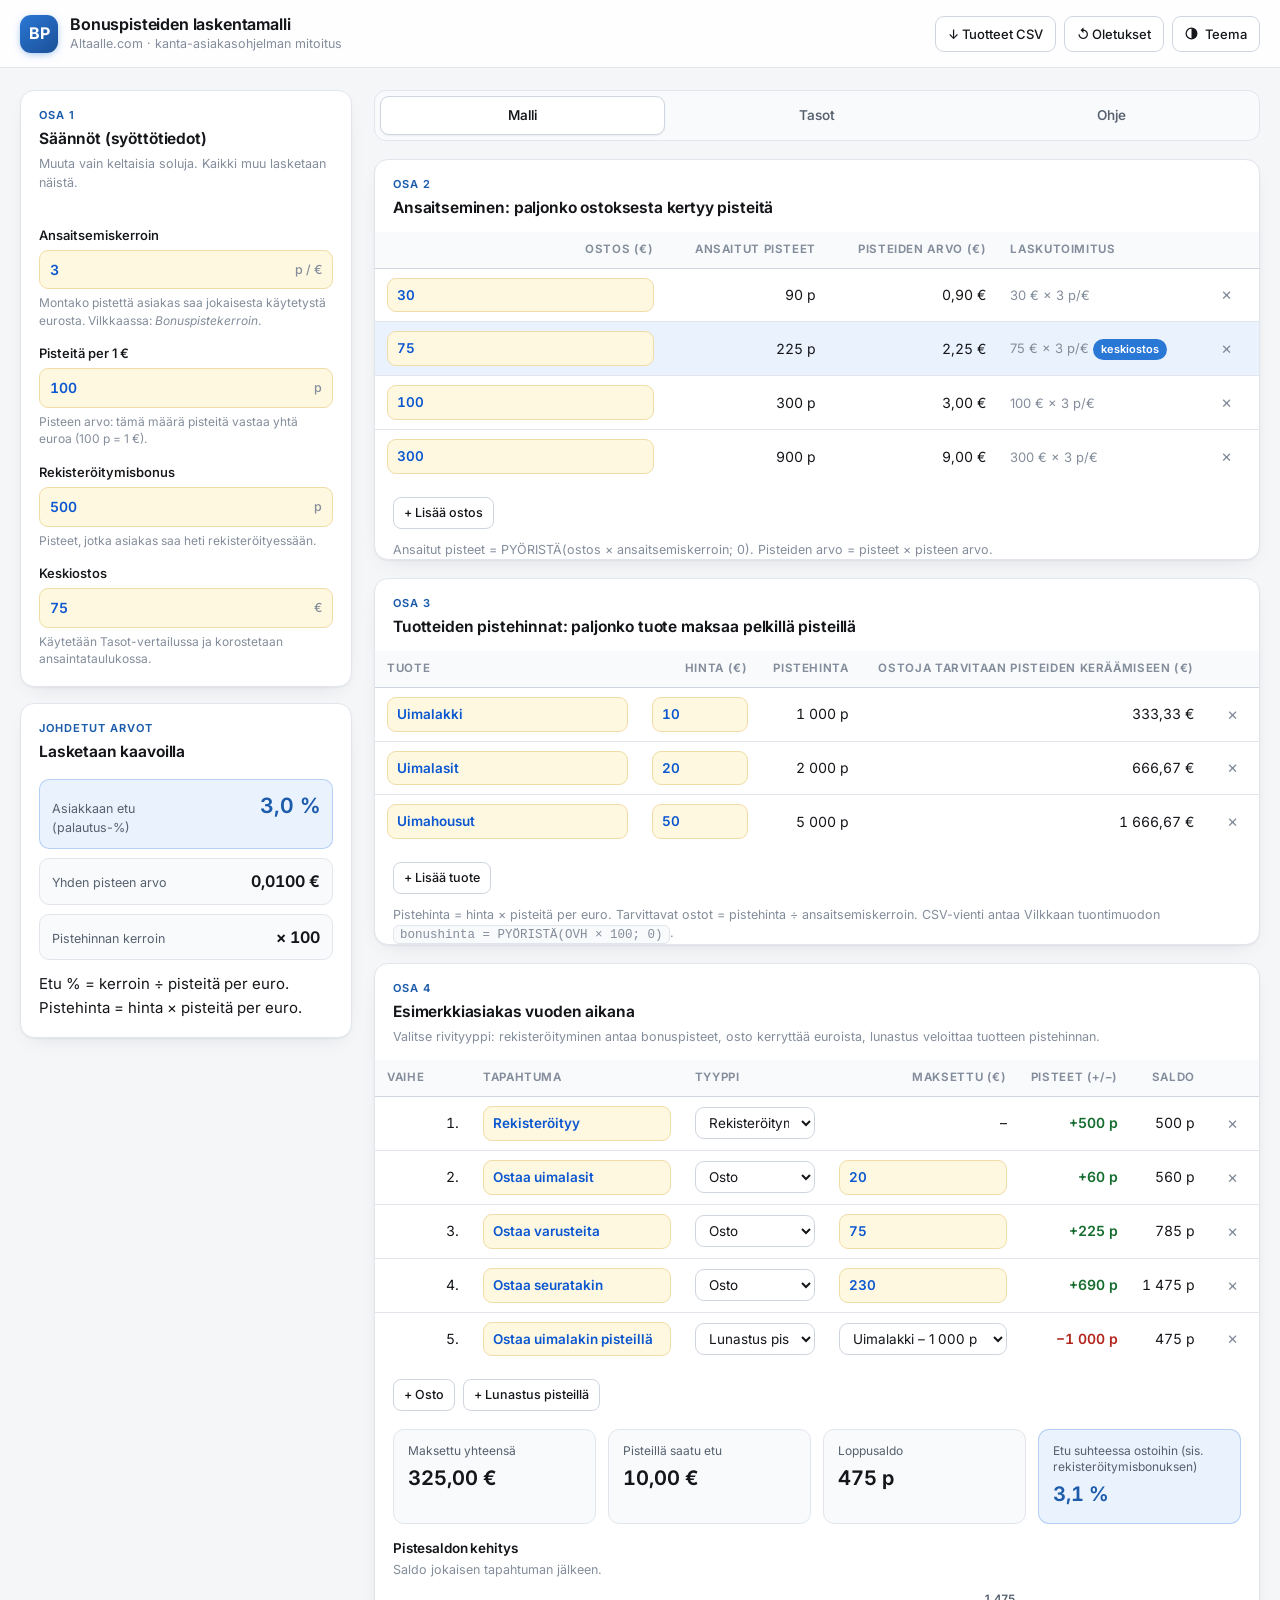
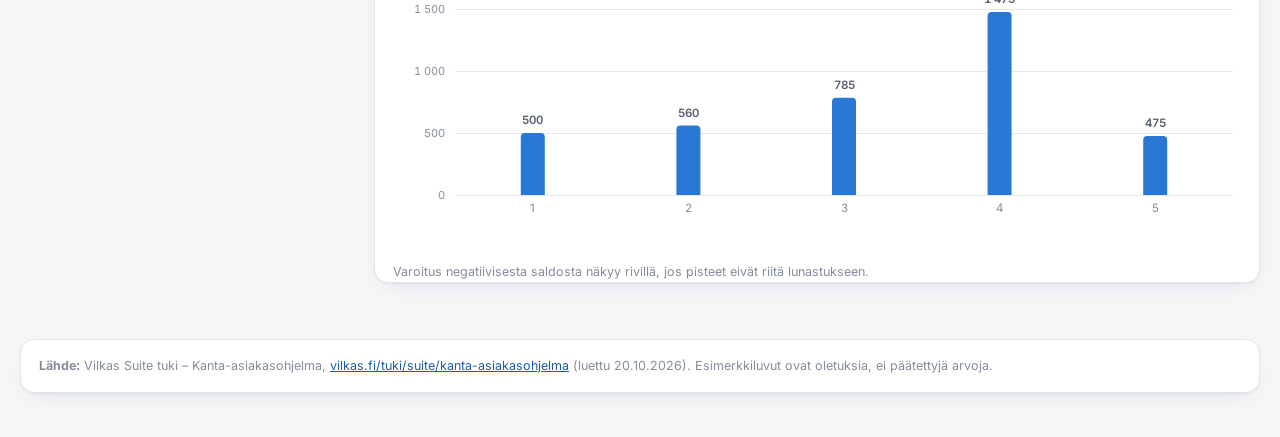
==== index.html @ 9fcd524b "human commiting while wiating for bot. I want to get something else than just hello world..." ====
<!DOCTYPE html>
<html lang="fi" data-theme="">
<head>
<meta charset="utf-8">
<meta name="viewport" content="width=device-width, initial-scale=1">
<title>Bonuspisteiden laskentamalli – Altaalle.com</title>
<meta name="description" content="Interaktiivinen laskentamalli verkkokaupan bonuspisteohjelmalle: ansaitsemiskerroin, pisteen arvo, tuotteiden pistehinnat, tasot ja esimerkkiasiakas.">
<link rel="icon" href="data:image/svg+xml,<svg xmlns='http://www.w3.org/2000/svg' viewBox='0 0 64 64'><text y='.9em' font-size='56'>🏊</text></svg>">
<link rel="preconnect" href="https://fonts.googleapis.com">
<link rel="preconnect" href="https://fonts.gstatic.com" crossorigin>
<link href="https://fonts.googleapis.com/css2?family=Inter:wght@400;500;600;700&display=swap" rel="stylesheet">
<style>
/* ---------- tokens ---------- */
:root{
  color-scheme: light;
  --page:#f4f6f8;      --surface:#ffffff;   --surface-2:#f8fafc;
  --border:#e2e6ec;    --border-strong:#cfd5de;
  --ink:#14161a;       --ink-2:#56606e;     --ink-3:#848d9b;
  --accent:#2a78d6;    --accent-ink:#1c5cab; --accent-wash:#eaf2fd;
  --series-1:#2a78d6;  --grid:#e6eaf0;
  --input-bg:#fff8e0;  --input-ink:#0b57d0; --input-border:#f0dca6;
  --link-ink:#146c2e;  --link-wash:#e9f6ed;
  --pos:#146c2e;       --neg:#b3261e;
  --shadow:0 1px 2px rgba(16,24,40,.05), 0 8px 24px -12px rgba(16,24,40,.14);
  --radius:14px;
}
@media (prefers-color-scheme: dark){
  :root:not([data-theme="light"]){
    color-scheme: dark;
    --page:#101316;    --surface:#191d22;   --surface-2:#1f242a;
    --border:#2b313a;  --border-strong:#3a424d;
    --ink:#eef1f5;     --ink-2:#a7b1c0;     --ink-3:#78828f;
    --accent:#3987e5;  --accent-ink:#86b6ef; --accent-wash:#152435;
    --series-1:#3987e5; --grid:#262c34;
    --input-bg:#2b2616; --input-ink:#a8c7fa; --input-border:#4a411f;
    --link-ink:#7fd79b; --link-wash:#152a1c;
    --pos:#7fd79b;     --neg:#f08d86;
    --shadow:0 1px 2px rgba(0,0,0,.4), 0 10px 28px -14px rgba(0,0,0,.7);
  }
}
:root[data-theme="dark"]{
  color-scheme: dark;
  --page:#101316;    --surface:#191d22;   --surface-2:#1f242a;
  --border:#2b313a;  --border-strong:#3a424d;
  --ink:#eef1f5;     --ink-2:#a7b1c0;     --ink-3:#78828f;
  --accent:#3987e5;  --accent-ink:#86b6ef; --accent-wash:#152435;
  --series-1:#3987e5; --grid:#262c34;
  --input-bg:#2b2616; --input-ink:#a8c7fa; --input-border:#4a411f;
  --link-ink:#7fd79b; --link-wash:#152a1c;
  --pos:#7fd79b;     --neg:#f08d86;
  --shadow:0 1px 2px rgba(0,0,0,.4), 0 10px 28px -14px rgba(0,0,0,.7);
}

*,*::before,*::after{box-sizing:border-box}
html{-webkit-text-size-adjust:100%}
body{
  margin:0; background:var(--page); color:var(--ink);
  font-family:"Inter",system-ui,-apple-system,"Segoe UI",Roboto,"Helvetica Neue",Arial,sans-serif;
  font-size:15px; line-height:1.55; -webkit-font-smoothing:antialiased;
}
h1,h2,h3{margin:0; line-height:1.25; letter-spacing:-.01em}
p{margin:0}
a{color:var(--accent-ink)}
button{font:inherit; color:inherit}

/* ---------- shell ---------- */
.topbar{
  position:sticky; top:0; z-index:40;
  background:color-mix(in srgb, var(--surface) 88%, transparent);
  backdrop-filter:saturate(180%) blur(12px);
  border-bottom:1px solid var(--border);
}
.topbar-in{
  max-width:1360px; margin:0 auto; padding:14px 20px;
  display:flex; align-items:center; gap:16px; flex-wrap:wrap;
}
.brand{display:flex; align-items:center; gap:12px; min-width:0}
.brand-mark{
  width:38px; height:38px; flex:none; border-radius:11px;
  background:linear-gradient(140deg,var(--accent),#1b4f96);
  display:grid; place-items:center; color:#fff; font-weight:700; font-size:16px;
  box-shadow:0 2px 8px -2px rgba(42,120,214,.6);
}
.brand h1{font-size:16px; font-weight:650}
.brand .sub{font-size:12.5px; color:var(--ink-3)}
.topbar-actions{margin-left:auto; display:flex; gap:8px; flex-wrap:wrap}
.btn{
  display:inline-flex; align-items:center; gap:7px;
  background:var(--surface); border:1px solid var(--border-strong);
  border-radius:9px; padding:7px 12px; font-size:13px; font-weight:500;
  cursor:pointer; transition:background .15s, border-color .15s, transform .08s;
}
.btn:hover{background:var(--surface-2); border-color:var(--accent)}
.btn:active{transform:translateY(1px)}
.btn-primary{background:var(--accent); border-color:var(--accent); color:#fff}
.btn-primary:hover{background:var(--accent-ink); border-color:var(--accent-ink)}
.btn-sm{padding:5px 10px; font-size:12.5px; border-radius:8px}
.btn:focus-visible,input:focus-visible,select:focus-visible,.tab:focus-visible{
  outline:2px solid var(--accent); outline-offset:2px;
}

.layout{
  max-width:1360px; margin:0 auto; padding:22px 20px 56px;
  display:grid; grid-template-columns:332px minmax(0,1fr); gap:22px; align-items:start;
}
@media (max-width:1040px){ .layout{grid-template-columns:minmax(0,1fr)} }

.card{
  background:var(--surface); border:1px solid var(--border);
  border-radius:var(--radius); box-shadow:var(--shadow);
}
.sidebar{position:sticky; top:84px; display:flex; flex-direction:column; gap:16px}
@media (max-width:1040px){ .sidebar{position:static} }
.card-head{padding:16px 18px 14px}
.card-head + .card-body{padding-top:4px}
.card-body{padding:16px 18px 18px}
.eyebrow{
  font-size:11px; font-weight:650; letter-spacing:.09em; text-transform:uppercase;
  color:var(--accent-ink);
}
.card-head h2{font-size:15.5px; font-weight:650; margin-top:5px}
.card-head .hint{font-size:12.5px; color:var(--ink-3); margin-top:5px}

/* ---------- inputs ---------- */
.field{margin-top:14px}
.field > label{display:block; font-size:13px; font-weight:550; margin-bottom:5px}
.field .desc{font-size:12px; color:var(--ink-3); margin-top:5px; line-height:1.45}
.input-wrap{position:relative; display:flex; align-items:center}
input[type=number],input[type=text],select{
  width:100%; background:var(--surface); color:var(--ink);
  border:1px solid var(--border-strong); border-radius:9px;
  padding:8px 10px; font:inherit; font-size:14px; min-width:0;
}
input[type=number]{font-variant-numeric:tabular-nums}
input.cell-input{
  background:var(--input-bg); color:var(--input-ink);
  border-color:var(--input-border); font-weight:600;
}
input.cell-input:hover{border-color:var(--accent)}
.input-wrap .unit{
  position:absolute; right:11px; font-size:12.5px; color:var(--ink-3);
  pointer-events:none; font-weight:500;
}
.input-wrap.has-unit input{padding-right:46px}
input[type=number]::-webkit-outer-spin-button,
input[type=number]::-webkit-inner-spin-button{-webkit-appearance:none; margin:0}
input[type=number]{-moz-appearance:textfield}

/* ---------- derived strip ---------- */
.derived{display:grid; gap:9px}
.derived-item{
  display:flex; align-items:baseline; justify-content:space-between; gap:10px;
  padding:10px 12px; background:var(--surface-2);
  border:1px solid var(--border); border-radius:10px;
}
.derived-item .k{font-size:12.5px; color:var(--ink-2)}
.derived-item .v{font-size:16px; font-weight:650; font-variant-numeric:tabular-nums}
.derived-item.hero{background:var(--accent-wash); border-color:color-mix(in srgb,var(--accent) 28%, transparent)}
.derived-item.hero .v{color:var(--accent-ink); font-size:21px}

/* ---------- tabs ---------- */
.tabs{display:flex; gap:6px; padding:5px; background:var(--surface-2);
  border:1px solid var(--border); border-radius:12px; margin-bottom:18px; flex-wrap:wrap}
.tab{
  flex:1 1 auto; min-width:104px; text-align:center; background:transparent;
  border:1px solid transparent; border-radius:9px; padding:8px 14px;
  font-size:13.5px; font-weight:550; color:var(--ink-2); cursor:pointer;
}
.tab:hover{color:var(--ink)}
.tab[aria-selected="true"]{background:var(--surface); color:var(--ink);
  border-color:var(--border-strong); box-shadow:0 1px 2px rgba(16,24,40,.06)}
.panel[hidden]{display:none}
.stack{display:flex; flex-direction:column; gap:18px}

/* ---------- tables ---------- */
.table-scroll{overflow-x:auto; -webkit-overflow-scrolling:touch}
table{width:100%; border-collapse:collapse; font-size:14px; min-width:520px}
th,td{padding:9px 12px; text-align:left; border-bottom:1px solid var(--border); vertical-align:middle}
thead th{
  font-size:11.5px; font-weight:650; letter-spacing:.055em; text-transform:uppercase;
  color:var(--ink-3); border-bottom:1px solid var(--border-strong); white-space:nowrap;
  background:var(--surface-2);
}
tbody tr:last-child td{border-bottom:0}
tbody tr:hover{background:var(--surface-2)}
td.num,th.num{text-align:right; font-variant-numeric:tabular-nums}
td.calc{color:var(--ink-3); font-size:13px; white-space:nowrap}
tr.is-avg{background:var(--accent-wash)}
tr.is-avg:hover{background:var(--accent-wash)}
.badge{
  display:inline-block; padding:2px 8px; border-radius:999px; font-size:11px;
  font-weight:600; background:var(--accent); color:#fff; white-space:nowrap;
}
.badge.ghost{background:var(--link-wash); color:var(--link-ink);
  border:1px solid color-mix(in srgb,var(--link-ink) 32%, transparent)}
.linked{color:var(--link-ink); font-weight:650}
.pos{color:var(--pos); font-weight:600}
.neg{color:var(--neg); font-weight:600}
.cell-sm{width:120px}
.cell-xs{width:96px}
.cell-wide{min-width:184px}
td input[type=number],td input[type=text],td select{padding:6px 9px; font-size:13.5px}
.row-del{
  width:28px; height:28px; display:grid; place-items:center; padding:0;
  border-radius:8px; border:1px solid transparent; background:transparent;
  color:var(--ink-3); cursor:pointer; font-size:17px; line-height:1;
}
.row-del:hover{background:color-mix(in srgb,var(--neg) 14%, transparent); color:var(--neg); border-color:color-mix(in srgb,var(--neg) 34%, transparent)}
.row-del[disabled]{opacity:.28; cursor:not-allowed}
tfoot td{border-top:1px solid var(--border-strong); font-weight:600; background:var(--surface-2)}
.table-actions{display:flex; gap:8px; flex-wrap:wrap; padding:14px 18px 0}
.note{
  font-size:12.5px; color:var(--ink-3); padding:12px 18px 0; line-height:1.5;
}

/* ---------- totals ---------- */
.totals{display:grid; grid-template-columns:repeat(auto-fit,minmax(176px,1fr)); gap:12px; padding:18px 18px 0}
.total{padding:13px 14px; border:1px solid var(--border); border-radius:11px; background:var(--surface-2)}
.total .k{font-size:12px; color:var(--ink-2); display:block; line-height:1.35}
.total .v{font-size:20px; font-weight:650; font-variant-numeric:tabular-nums; display:block; margin-top:4px}
.total.accent{background:var(--accent-wash); border-color:color-mix(in srgb,var(--accent) 28%, transparent)}
.total.accent .v{color:var(--accent-ink)}

/* ---------- chart ---------- */
.chart-wrap{position:relative; padding:4px 18px 18px}
.chart-wrap svg{display:block; width:100%; height:auto; overflow:visible}
.chart-title{font-size:13.5px; font-weight:600; padding:16px 18px 0}
.chart-sub{font-size:12.5px; color:var(--ink-3); padding:3px 18px 0}
.tip{
  position:absolute; pointer-events:none; opacity:0; transform:translate(-50%,-110%);
  background:var(--ink); color:var(--page); padding:7px 10px; border-radius:8px;
  font-size:12.5px; line-height:1.4; white-space:nowrap; z-index:5;
  transition:opacity .12s; box-shadow:0 6px 18px -6px rgba(0,0,0,.5);
}
.tip strong{font-weight:650}
.tip[data-show="1"]{opacity:1}

/* ---------- ohje ---------- */
.rules{display:grid; gap:12px; padding:2px 18px 0}
.rule{display:flex; gap:13px; padding:14px; border:1px solid var(--border); border-radius:11px; background:var(--surface-2)}
.rule .n{
  flex:none; width:27px; height:27px; border-radius:8px; background:var(--accent); color:#fff;
  display:grid; place-items:center; font-weight:650; font-size:13px;
}
.rule h3{font-size:14px; font-weight:650}
.rule p{font-size:13.5px; color:var(--ink-2); margin-top:3px}
.deflist{display:grid; gap:0; padding:8px 18px 0}
.deflist > div{display:grid; grid-template-columns:200px minmax(0,1fr); gap:16px; padding:11px 0; border-bottom:1px solid var(--border)}
.deflist > div:last-child{border-bottom:0}
.deflist dt{font-weight:600; font-size:13.5px}
.deflist dd{margin:0; font-size:13.5px; color:var(--ink-2)}
@media (max-width:620px){ .deflist > div{grid-template-columns:minmax(0,1fr); gap:3px} }
code,.mono{
  font-family:ui-monospace,SFMono-Regular,Menlo,Consolas,"Liberation Mono",monospace;
  font-size:12.5px; background:var(--surface-2); border:1px solid var(--border);
  padding:1.5px 6px; border-radius:6px;
}
.legend-swatch{display:inline-block; width:15px; height:15px; border-radius:4px; vertical-align:-3px; margin-right:7px; border:1px solid var(--border-strong)}
.sw-input{background:var(--input-bg); border-color:var(--input-border)}
.sw-calc{background:var(--surface); border-color:var(--border-strong)}
.sw-link{background:var(--link-wash); border-color:var(--link-ink)}

footer{
  max-width:1360px; margin:0 auto; padding:0 20px 44px;
  font-size:12.5px; color:var(--ink-3); line-height:1.6;
}
footer .card-body{padding:16px 18px}
.sr-only{position:absolute; width:1px; height:1px; padding:0; margin:-1px; overflow:hidden; clip:rect(0,0,0,0); white-space:nowrap; border:0}
@media print{ .topbar-actions,.table-actions,.row-del{display:none} .sidebar{position:static} }
</style>
</head>
<body>

<div class="topbar">
  <div class="topbar-in">
    <div class="brand">
      <div class="brand-mark">BP</div>
      <div>
        <h1>Bonuspisteiden laskentamalli</h1>
        <div class="sub">Altaalle.com &middot; kanta-asiakasohjelman mitoitus</div>
      </div>
    </div>
    <div class="topbar-actions">
      <button class="btn" id="btn-csv" type="button" title="Lataa tuotteiden pistehinnat CSV-tiedostona">&#8595; Tuotteet CSV</button>
      <button class="btn" id="btn-reset" type="button" title="Palauta kaikki arvot mallin oletuksiin">&#8634; Oletukset</button>
      <button class="btn" id="btn-theme" type="button" aria-label="Vaihda vaalean ja tumman teeman välillä"><svg width="13" height="13" viewBox="0 0 16 16" aria-hidden="true"><circle cx="8" cy="8" r="6.6" fill="none" stroke="currentColor" stroke-width="1.5"/><path d="M8 1.4A6.6 6.6 0 0 1 8 14.6Z" fill="currentColor"/></svg> Teema</button>
    </div>
  </div>
</div>

<main class="layout">

  <!-- ============ SIVUPALKKI: syöttötiedot + johdetut arvot ============ -->
  <aside class="sidebar">
    <section class="card">
      <div class="card-head">
        <div class="eyebrow">Osa 1</div>
        <h2>Säännöt (syöttötiedot)</h2>
        <p class="hint">Muuta vain keltaisia soluja. Kaikki muu lasketaan näistä.</p>
      </div>
      <div class="card-body">
        <div class="field">
          <label for="in-multiplier">Ansaitsemiskerroin</label>
          <div class="input-wrap has-unit">
            <input class="cell-input" type="number" id="in-multiplier" min="0" step="0.1" value="3">
            <span class="unit">p / &euro;</span>
          </div>
          <p class="desc">Montako pistettä asiakas saa jokaisesta käytetystä eurosta. Vilkkaassa: <em>Bonuspistekerroin</em>.</p>
        </div>
        <div class="field">
          <label for="in-ppe">Pisteitä per 1 &euro;</label>
          <div class="input-wrap has-unit">
            <input class="cell-input" type="number" id="in-ppe" min="1" step="1" value="100">
            <span class="unit">p</span>
          </div>
          <p class="desc">Pisteen arvo: tämä määrä pisteitä vastaa yhtä euroa (100&nbsp;p&nbsp;=&nbsp;1&nbsp;&euro;).</p>
        </div>
        <div class="field">
          <label for="in-signup">Rekisteröitymisbonus</label>
          <div class="input-wrap has-unit">
            <input class="cell-input" type="number" id="in-signup" min="0" step="10" value="500">
            <span class="unit">p</span>
          </div>
          <p class="desc">Pisteet, jotka asiakas saa heti rekisteröityessään.</p>
        </div>
        <div class="field">
          <label for="in-avg">Keskiostos</label>
          <div class="input-wrap has-unit">
            <input class="cell-input" type="number" id="in-avg" min="0" step="5" value="75">
            <span class="unit">&euro;</span>
          </div>
          <p class="desc">Käytetään Tasot-vertailussa ja korostetaan ansaintataulukossa.</p>
        </div>
      </div>
    </section>

    <section class="card">
      <div class="card-head">
        <div class="eyebrow">Johdetut arvot</div>
        <h2>Lasketaan kaavoilla</h2>
      </div>
      <div class="card-body">
        <div class="derived">
          <div class="derived-item hero">
            <span class="k">Asiakkaan etu<br>(palautus-%)</span>
            <span class="v" id="d-benefit">3,0&nbsp;%</span>
          </div>
          <div class="derived-item">
            <span class="k">Yhden pisteen arvo</span>
            <span class="v" id="d-pointvalue">0,0100&nbsp;&euro;</span>
          </div>
          <div class="derived-item">
            <span class="k">Pistehinnan kerroin</span>
            <span class="v" id="d-factor">&times;&nbsp;100</span>
          </div>
        </div>
        <p class="desc" style="margin-top:12px">Etu&nbsp;% = kerroin &divide; pisteitä per euro. Pistehinta = hinta &times; pisteitä per euro.</p>
      </div>
    </section>
  </aside>

  <!-- ============ SISÄLTÖ ============ -->
  <div>
    <div class="tabs" role="tablist" aria-label="Välilehdet">
      <button class="tab" role="tab" id="tab-malli" aria-controls="panel-malli" aria-selected="true">Malli</button>
      <button class="tab" role="tab" id="tab-tasot" aria-controls="panel-tasot" aria-selected="false">Tasot</button>
      <button class="tab" role="tab" id="tab-ohje" aria-controls="panel-ohje" aria-selected="false">Ohje</button>
    </div>

    <!-- ---------- MALLI ---------- -->
    <div class="panel stack" id="panel-malli" role="tabpanel" aria-labelledby="tab-malli">

      <section class="card">
        <div class="card-head">
          <div class="eyebrow">Osa 2</div>
          <h2>Ansaitseminen: paljonko ostoksesta kertyy pisteitä</h2>
        </div>
        <div class="table-scroll">
          <table>
            <thead>
              <tr>
                <th class="num">Ostos (&euro;)</th>
                <th class="num">Ansaitut pisteet</th>
                <th class="num">Pisteiden arvo (&euro;)</th>
                <th>Laskutoimitus</th>
                <th><span class="sr-only">Poista</span></th>
              </tr>
            </thead>
            <tbody id="tb-earn"></tbody>
          </table>
        </div>
        <div class="table-actions"><button class="btn btn-sm" type="button" data-add="earn">+ Lisää ostos</button></div>
        <p class="note">Ansaitut pisteet = PYÖRISTÄ(ostos &times; ansaitsemiskerroin; 0). Pisteiden arvo = pisteet &times; pisteen arvo.</p>
      </section>

      <section class="card">
        <div class="card-head">
          <div class="eyebrow">Osa 3</div>
          <h2>Tuotteiden pistehinnat: paljonko tuote maksaa pelkillä pisteillä</h2>
        </div>
        <div class="table-scroll">
          <table>
            <thead>
              <tr>
                <th>Tuote</th>
                <th class="num">Hinta (&euro;)</th>
                <th class="num">Pistehinta</th>
                <th class="num">Ostoja tarvitaan pisteiden keräämiseen (&euro;)</th>
                <th><span class="sr-only">Poista</span></th>
              </tr>
            </thead>
            <tbody id="tb-prod"></tbody>
          </table>
        </div>
        <div class="table-actions"><button class="btn btn-sm" type="button" data-add="prod">+ Lisää tuote</button></div>
        <p class="note">Pistehinta = hinta &times; pisteitä per euro. Tarvittavat ostot = pistehinta &divide; ansaitsemiskerroin. CSV-vienti antaa Vilkkaan tuontimuodon <code>bonushinta = PYÖRISTÄ(OVH &times; 100; 0)</code>.</p>
      </section>

      <section class="card">
        <div class="card-head">
          <div class="eyebrow">Osa 4</div>
          <h2>Esimerkkiasiakas vuoden aikana</h2>
          <p class="hint">Valitse rivityyppi: rekisteröityminen antaa bonuspisteet, osto kerryttää euroista, lunastus veloittaa tuotteen pistehinnan.</p>
        </div>
        <div class="table-scroll">
          <table>
            <thead>
              <tr>
                <th class="cell-xs">Vaihe</th>
                <th>Tapahtuma</th>
                <th>Tyyppi</th>
                <th class="num">Maksettu (&euro;)</th>
                <th class="num">Pisteet (+/&minus;)</th>
                <th class="num">Saldo</th>
                <th><span class="sr-only">Poista</span></th>
              </tr>
            </thead>
            <tbody id="tb-time"></tbody>
          </table>
        </div>
        <div class="table-actions">
          <button class="btn btn-sm" type="button" data-add="buy">+ Osto</button>
          <button class="btn btn-sm" type="button" data-add="redeem">+ Lunastus pisteillä</button>
        </div>
        <div class="totals">
          <div class="total"><span class="k">Maksettu yhteensä</span><span class="v" id="t-paid">325,00&nbsp;&euro;</span></div>
          <div class="total"><span class="k">Pisteillä saatu etu</span><span class="v" id="t-gain">10,00&nbsp;&euro;</span></div>
          <div class="total"><span class="k">Loppusaldo</span><span class="v" id="t-balance">475&nbsp;p</span></div>
          <div class="total accent"><span class="k">Etu suhteessa ostoihin (sis. rekisteröitymisbonuksen)</span><span class="v" id="t-benefit">3,1&nbsp;%</span></div>
        </div>
        <h3 class="chart-title">Pistesaldon kehitys</h3>
        <p class="chart-sub">Saldo jokaisen tapahtuman jälkeen.</p>
        <div class="chart-wrap">
          <svg id="chart-balance" role="img" aria-label="Pylväskaavio pistesaldon kehityksestä tapahtumittain"></svg>
          <div class="tip" id="tip-balance"></div>
        </div>
        <p class="note">Varoitus negatiivisesta saldosta näkyy rivillä, jos pisteet eivät riitä lunastukseen.</p>
      </section>
    </div>

    <!-- ---------- TASOT ---------- -->
    <div class="panel stack" id="panel-tasot" role="tabpanel" aria-labelledby="tab-tasot" hidden>
      <section class="card">
        <div class="card-head">
          <div class="eyebrow">Seuraavat tasot</div>
          <h2>Vain ansaitsemiskerroin muuttuu</h2>
          <p class="hint">Pisteen arvo ja tuotteiden pistehinnat pysyvät samoina kaikilla tasoilla, joten tuotteita ei tarvitse hinnoitella uudelleen.</p>
        </div>
        <div class="card-body">
          <div style="display:grid; grid-template-columns:repeat(auto-fit,minmax(200px,1fr)); gap:14px">
            <div class="field" style="margin-top:0">
              <label for="in-exprice">Esimerkkituotteen hinta</label>
              <div class="input-wrap has-unit">
                <input class="cell-input" type="number" id="in-exprice" min="0" step="1" value="50">
                <span class="unit">&euro;</span>
              </div>
            </div>
            <div class="derived-item" style="align-self:end">
              <span class="k">Esimerkkituotteen pistehinta</span>
              <span class="v" id="d-exPoints">5&nbsp;000&nbsp;p</span>
            </div>
          </div>
        </div>
        <div class="table-scroll">
          <table>
            <thead>
              <tr>
                <th>Taso</th>
                <th class="num">Kerroin (p/&euro;)</th>
                <th class="num">Etu (%)</th>
                <th class="num">Keskiostos <span id="th-avg">75&nbsp;&euro;</span> kerryttää</th>
                <th class="num">Esimerkkituote saavutetaan ostoilla (&euro;)</th>
                <th><span class="sr-only">Poista</span></th>
              </tr>
            </thead>
            <tbody id="tb-tier"></tbody>
          </table>
        </div>
        <div class="table-actions"><button class="btn btn-sm" type="button" data-add="tier">+ Lisää taso</button></div>
        <p class="note">Taso&nbsp;1 haetaan Malli-välilehdeltä (<span class="linked">vihre&auml;</span> = linkki toiselta välilehdeltä). Muiden tasojen kertoimia voi muuttaa.<br>Yleiskaava: etu-% = kerroin &divide; pisteitä per euro. Tarvittavat ostot = pistehinta &divide; kerroin.</p>
        <h3 class="chart-title">Asiakkaan etu tasoittain</h3>
        <p class="chart-sub">Palautusprosentti ostojen arvosta.</p>
        <div class="chart-wrap">
          <svg id="chart-tiers" role="img" aria-label="Pylväskaavio asiakkaan edusta tasoittain"></svg>
          <div class="tip" id="tip-tiers"></div>
        </div>
      </section>
    </div>

    <!-- ---------- OHJE ---------- -->
    <div class="panel stack" id="panel-ohje" role="tabpanel" aria-labelledby="tab-ohje" hidden>
      <section class="card">
        <div class="card-head">
          <div class="eyebrow">Ohje</div>
          <h2>Kolme sääntöä</h2>
        </div>
        <div class="rules">
          <div class="rule"><div class="n">1</div><div>
            <h3>Ansaitseminen</h3>
            <p>Asiakas saa jokaisesta käytetystä eurosta kertoimen verran pisteitä (esimerkissä 1&nbsp;&euro;&nbsp;=&nbsp;<span id="r-mult">3</span>&nbsp;p).</p>
          </div></div>
          <div class="rule"><div class="n">2</div><div>
            <h3>Pisteen arvo</h3>
            <p><span id="r-ppe">100</span> pistettä vastaa yhtä euroa. Pisteen arvo = 1&nbsp;&euro; &divide; <span id="r-ppe2">100</span> = <span id="r-pv">0,0100</span>&nbsp;&euro;.</p>
          </div></div>
          <div class="rule"><div class="n">3</div><div>
            <h3>Pistehinta</h3>
            <p>Tuotteen pistehinta = euromääräinen hinta &times; <span id="r-factor">100</span>. Näin asiakas saa takaisin <span id="r-benefit">3</span>&nbsp;% ostojensa arvosta.</p>
          </div></div>
        </div>
        <div class="card-head" style="padding-top:22px"><h2>Miten Vilkas laskee</h2></div>
        <dl class="deflist">
          <div><dt>Ansaitut pisteet</dt><dd>Lasketaan aina euroista: ostos &times; bonuspistekerroin (&times; tason kerroin tai kampanjakerroin).</dd></div>
          <div><dt>Pistehinta</dt><dd>Syötetään tuotekohtaisesti välilehdelle Bonuspistehinta (&rdquo;Voi ostaa pisteillä&rdquo;). Järjestelmä ei johda sitä euroista automaattisesti.</dd></div>
          <div><dt>CSV-kaava</dt><dd><code>bonushinta = PYÖRISTÄ(OVH &times; 100; 0)</code></dd></div>
        </dl>
        <div class="card-head" style="padding-top:22px"><h2>Välilehdet</h2></div>
        <dl class="deflist">
          <div><dt>Malli</dt><dd>Yhden tason esimerkki: säännöt, ansaitseminen, pistehinnat ja esimerkkiasiakas.</dd></div>
          <div><dt>Tasot</dt><dd>Seuraavat tasot: vain kerroin muuttuu, pistehinnat pysyvät samoina.</dd></div>
        </dl>
        <div class="card-head" style="padding-top:22px"><h2>Värikoodit</h2></div>
        <dl class="deflist">
          <div><dt><span class="legend-swatch sw-input"></span>Keltainen kenttä</dt><dd>Syöttösolu &ndash; muuta näitä.</dd></div>
          <div><dt><span class="legend-swatch sw-calc"></span>Tavallinen teksti</dt><dd>Kaava &ndash; lasketaan automaattisesti.</dd></div>
          <div><dt><span class="legend-swatch sw-link"></span><span class="linked">Vihre&auml; teksti</span></dt><dd>Linkki toiselta välilehdeltä.</dd></div>
        </dl>
        <p class="note" style="padding-bottom:18px">Tämä sovellus toistaa alkuperäisen Google&nbsp;Sheets -laskentamallin (välilehdet Ohje, Malli, Tasot) samoilla kaavoilla. Arvot tallentuvat vain tämän selaimen muistiin.</p>
      </section>
    </div>
  </div>
</main>

<footer>
  <div class="card"><div class="card-body">
    <strong>Lähde:</strong> Vilkas Suite tuki &ndash; Kanta-asiakasohjelma,
    <a href="https://www.vilkas.fi/tuki/suite/kanta-asiakasohjelma" target="_blank" rel="noopener">vilkas.fi/tuki/suite/kanta-asiakasohjelma</a>
    (luettu 20.10.2026). Esimerkkiluvut ovat oletuksia, ei päätettyjä arvoja.
  </div></div>
</footer>
<script>
(function(){
"use strict";

/* ===================== apurit ===================== */
var $ = function(id){ return document.getElementById(id); };
function el(tag, attrs){
  var n = document.createElement(tag), k;
  if (attrs) for (k in attrs){
    if (k === 'class') n.className = attrs[k];
    else if (k === 'text') n.textContent = attrs[k];
    else if (k === 'html') n.innerHTML = attrs[k];
    else n.setAttribute(k, attrs[k]);
  }
  for (var i = 2; i < arguments.length; i++){
    var c = arguments[i];
    if (c == null) continue;
    n.appendChild(typeof c === 'string' ? document.createTextNode(c) : c);
  }
  return n;
}
function nf(min, max){ return new Intl.NumberFormat('fi-FI', {minimumFractionDigits:min, maximumFractionDigits:max}); }
var F0 = nf(0,0), F2 = nf(2,2), F1 = nf(1,1), F4 = nf(4,4);
function fmtEur(v){ return F2.format(v) + ' €'; }
function fmtPts(v){ return F0.format(v) + ' p'; }
function fmtPtsSigned(v){ return (v > 0 ? '+' : '') + F0.format(v) + ' p'; }
function fmtPct(v){ return F1.format(v * 100) + ' %'; }
function num(v){ var n = parseFloat(v); return isFinite(n) ? n : 0; }
/* Excelin PYÖRISTÄ: puolikkaat nollasta poispäin */
function xround(v, d){
  var f = Math.pow(10, d || 0);
  return (v < 0 ? -1 : 1) * Math.round(Math.abs(v) * f) / f;
}

/* ===================== tila ===================== */
var STORE = 'bonuspisteet-malli-v1';
var uid = 0;
function nextId(){ return 'p' + (++uid); }

function defaults(){
  var a = nextId(), b = nextId(), c = nextId();
  return {
    multiplier: 3, ppe: 100, signup: 500, avgOrder: 75, examplePrice: 50,
    earn: [30, 75, 100, 300],
    products: [
      {id:a, name:'Uimalakki', price:10},
      {id:b, name:'Uimalasit', price:20},
      {id:c, name:'Uimahousut', price:50}
    ],
    timeline: [
      {type:'signup', label:'Rekisteröityy'},
      {type:'buy',    label:'Ostaa uimalasit',  amount:20},
      {type:'buy',    label:'Ostaa varusteita', amount:75},
      {type:'buy',    label:'Ostaa seuratakin', amount:230},
      {type:'redeem', label:'Ostaa uimalakin pisteillä', productId:a}
    ],
    tiers: [
      {name:'Taso 1', linked:true, multiplier:3},
      {name:'Taso 2', linked:false, multiplier:4},
      {name:'Taso 3', linked:false, multiplier:5}
    ]
  };
}
var state = defaults();

function save(){
  try { localStorage.setItem(STORE, JSON.stringify(state)); } catch(e){}
}
function load(){
  try {
    var raw = localStorage.getItem(STORE);
    if (!raw) return;
    var s = JSON.parse(raw);
    if (!s || !s.products || !s.timeline || !s.tiers || !s.earn) return;
    state = s;
    state.products.forEach(function(p){
      var n = parseInt(String(p.id).replace(/\D/g,''), 10);
      if (isFinite(n) && n > uid) uid = n;
    });
  } catch(e){}
}

/* ===================== laskenta ===================== */
function pointValue(){ return state.ppe > 0 ? 1 / state.ppe : 0; }
function benefit(){ return state.multiplier * pointValue(); }
function pointPrice(price){ return xround(price * state.ppe, 0); }
function earnedPoints(eur, mult){ return xround(eur * (mult === undefined ? state.multiplier : mult), 0); }
function productById(id){
  for (var i = 0; i < state.products.length; i++) if (state.products[i].id === id) return state.products[i];
  return null;
}

/* Rakentaa esimerkkiasiakkaan rivit laskettuine arvoineen. */
function timelineRows(){
  var bal = 0, out = [];
  state.timeline.forEach(function(r, i){
    var paid = 0, pts = 0, prod = null;
    if (r.type === 'signup'){ pts = state.signup; }
    else if (r.type === 'buy'){ paid = num(r.amount); pts = earnedPoints(paid); }
    else { prod = productById(r.productId); pts = prod ? -pointPrice(prod.price) : 0; }
    bal += pts;
    out.push({ i:i, row:r, paid:paid, pts:pts, balance:bal, product:prod, short:(bal < 0) });
  });
  return out;
}
function totals(rows){
  var paid = 0, gain = 0, bal = rows.length ? rows[rows.length-1].balance : 0;
  rows.forEach(function(r){
    paid += r.paid;
    if (r.row.type === 'redeem' && r.product) gain += r.product.price;
  });
  return { paid:paid, gain:gain, balance:bal, benefit: paid === 0 ? 0 : gain / paid };
}

/* ===================== taulukko: ansaitseminen ===================== */
function delBtn(onClick, disabled){
  var b = el('button', {class:'row-del', type:'button', title:'Poista rivi', 'aria-label':'Poista rivi', html:'&times;'});
  if (disabled) b.disabled = true; else b.addEventListener('click', onClick);
  return b;
}
function numInput(value, step, onInput, cls){
  var i = el('input', {type:'number', class:'cell-input ' + (cls || ''), step:step || 'any', min:'0'});
  i.value = value;
  i.addEventListener('input', function(){ onInput(num(i.value)); });
  return i;
}

var refs = { earn:[], prod:[], time:[], tier:[] };

function renderEarn(){
  var tb = $('tb-earn'); tb.innerHTML = ''; refs.earn = [];
  state.earn.forEach(function(v, i){
    var cPts = el('td', {class:'num'}), cWorth = el('td', {class:'num'}), cCalc = el('td', {class:'calc'});
    var tdIn = el('td', {class:'num'});
    tdIn.appendChild(numInput(v, '5', function(nv){ state.earn[i] = nv; onChange(); }));
    var tr = el('tr', null, tdIn, cPts, cWorth, cCalc,
      el('td', null, delBtn(function(){ state.earn.splice(i,1); renderEarn(); onChange(); }, state.earn.length <= 1)));
    tb.appendChild(tr);
    refs.earn.push({tr:tr, pts:cPts, worth:cWorth, calc:cCalc});
  });
}
function refreshEarn(){
  var pv = pointValue();
  state.earn.forEach(function(v, i){
    var r = refs.earn[i]; if (!r) return;
    var p = earnedPoints(v);
    r.pts.textContent = fmtPts(p);
    r.worth.textContent = fmtEur(p * pv);
    r.calc.textContent = F0.format(v) + ' € × ' + F0.format(state.multiplier) + ' p/€';
    var isAvg = Math.abs(v - state.avgOrder) < 1e-9;
    r.tr.className = isAvg ? 'is-avg' : '';
    if (isAvg){
      r.calc.appendChild(document.createTextNode(' '));
      r.calc.appendChild(el('span', {class:'badge', text:'keskiostos'}));
    }
  });
}

/* ===================== taulukko: tuotteet ===================== */
function renderProd(){
  var tb = $('tb-prod'); tb.innerHTML = ''; refs.prod = [];
  state.products.forEach(function(p, i){
    var name = el('input', {type:'text', class:'cell-input'});
    name.value = p.name;
    name.addEventListener('input', function(){ p.name = name.value; onChange(); });
    var price = numInput(p.price, '1', function(nv){ p.price = nv; onChange(); });
    var cPP = el('td', {class:'num'}), cNeed = el('td', {class:'num'});
    var tr = el('tr', null,
      el('td', null, name),
      el('td', {class:'num cell-sm'}, price),
      cPP, cNeed,
      el('td', null, delBtn(function(){
        state.products.splice(i,1);
        var fallback = state.products.length ? state.products[0].id : null;
        state.timeline.forEach(function(r){ if (r.type === 'redeem' && r.productId === p.id) r.productId = fallback; });
        renderProd(); renderTimeline(); onChange();
      }, state.products.length <= 1)));
    tb.appendChild(tr);
    refs.prod.push({pp:cPP, need:cNeed});
  });
}
function refreshProd(){
  state.products.forEach(function(p, i){
    var r = refs.prod[i]; if (!r) return;
    var pp = pointPrice(p.price);
    r.pp.textContent = fmtPts(pp);
    r.need.textContent = state.multiplier > 0 ? fmtEur(pp / state.multiplier) : '–';
  });
}

/* ===================== taulukko: esimerkkiasiakas ===================== */
var TYPES = { signup:'Rekisteröityminen', buy:'Osto', redeem:'Lunastus pisteillä' };

function renderTimeline(){
  var tb = $('tb-time'); tb.innerHTML = ''; refs.time = [];
  state.timeline.forEach(function(r, i){
    var step = el('td', {class:'num', text:String(i+1)+'.'});

    var label = el('input', {type:'text', class:'cell-input'});
    label.value = r.label || '';
    label.addEventListener('input', function(){ r.label = label.value; save(); });

    var sel = el('select');
    Object.keys(TYPES).forEach(function(k){
      var o = el('option', {value:k, text:TYPES[k]});
      if (k === r.type) o.selected = true;
      sel.appendChild(o);
    });
    sel.addEventListener('change', function(){
      r.type = sel.value;
      if (r.type === 'buy' && r.amount == null) r.amount = 0;
      if (r.type === 'redeem' && !productById(r.productId)) r.productId = state.products.length ? state.products[0].id : null;
      renderTimeline(); onChange();
    });

    var tdAmount = el('td', {class:'num cell-sm'});
    var prodSel = null;
    if (r.type === 'buy'){
      tdAmount.appendChild(numInput(r.amount, '5', function(nv){ r.amount = nv; onChange(); }));
    } else if (r.type === 'redeem'){
      prodSel = el('select', {'aria-label':'Lunastettava tuote'});
      state.products.forEach(function(p){
        var o = el('option', {value:p.id, text:p.name});
        if (p.id === r.productId) o.selected = true;
        prodSel.appendChild(o);
      });
      prodSel.addEventListener('change', function(){ r.productId = prodSel.value; onChange(); });
      prodSel.style.minWidth = '168px';
      tdAmount.appendChild(prodSel);
      tdAmount.className = 'cell-wide';
    } else {
      tdAmount.textContent = '–';
    }

    var cPts = el('td', {class:'num'}), cBal = el('td', {class:'num'});
    var tr = el('tr', null, step, el('td', null, label), el('td', null, sel), tdAmount, cPts, cBal,
      el('td', null, delBtn(function(){ state.timeline.splice(i,1); renderTimeline(); onChange(); }, state.timeline.length <= 1)));
    tb.appendChild(tr);
    refs.time.push({pts:cPts, bal:cBal, prodSel:prodSel});
  });
}
function refreshTimeline(rows){
  rows.forEach(function(d, i){
    var r = refs.time[i]; if (!r) return;
    r.pts.textContent = fmtPtsSigned(d.pts);
    r.pts.className = 'num ' + (d.pts < 0 ? 'neg' : d.pts > 0 ? 'pos' : '');
    r.bal.textContent = fmtPts(d.balance);
    r.bal.className = 'num' + (d.short ? ' neg' : '');
    r.bal.title = d.short ? 'Pisteet eivät riitä tähän lunastukseen.' : '';
    if (r.prodSel){
      for (var k = 0; k < r.prodSel.options.length; k++){
        var p = state.products[k];
        if (p) r.prodSel.options[k].textContent = p.name + ' – ' + fmtPts(pointPrice(p.price));
      }
    }
  });
}

/* ===================== taulukko: tasot ===================== */
function renderTier(){
  var tb = $('tb-tier'); tb.innerHTML = ''; refs.tier = [];
  state.tiers.forEach(function(t, i){
    var name = el('input', {type:'text', class:'cell-input'});
    name.value = t.name;
    name.addEventListener('input', function(){ t.name = name.value; onChange(); });

    var tdMult = el('td', {class:'num cell-xs'});
    if (t.linked){
      tdMult.appendChild(el('span', {class:'linked', id:'tier-link-'+i}));
      tdMult.appendChild(document.createTextNode(' '));
      tdMult.appendChild(el('span', {class:'badge ghost', text:'Malli'}));
    } else {
      tdMult.appendChild(numInput(t.multiplier, '0.5', function(nv){ t.multiplier = nv; onChange(); }));
    }
    var cBen = el('td', {class:'num'}), cEarn = el('td', {class:'num'}), cReach = el('td', {class:'num'});
    var tr = el('tr', null, el('td', null, name), tdMult, cBen, cEarn, cReach,
      el('td', null, delBtn(function(){ state.tiers.splice(i,1); renderTier(); onChange(); }, t.linked || state.tiers.length <= 1)));
    tb.appendChild(tr);
    refs.tier.push({mult:tdMult.firstChild, ben:cBen, earn:cEarn, reach:cReach, linked:t.linked});
  });
}
function tierMult(t){ return t.linked ? state.multiplier : num(t.multiplier); }
function refreshTier(){
  var exPP = pointPrice(state.examplePrice);
  $('d-exPoints').textContent = fmtPts(exPP);
  $('th-avg').textContent = F0.format(state.avgOrder) + ' €';
  state.tiers.forEach(function(t, i){
    var r = refs.tier[i]; if (!r) return;
    var m = tierMult(t);
    if (r.linked && r.mult) r.mult.textContent = F1.format(m) + ' p/€';
    r.ben.textContent = state.ppe > 0 ? fmtPct(m / state.ppe) : '–';
    r.earn.textContent = fmtPts(xround(state.avgOrder * m, 0));
    r.reach.textContent = m > 0 ? fmtEur(exPP / m) : '–';
  });
}

/* ===================== kaaviot ===================== */
var SVGNS = 'http://www.w3.org/2000/svg';
function s(tag, attrs){
  var n = document.createElementNS(SVGNS, tag);
  for (var k in attrs) n.setAttribute(k, attrs[k]);
  return n;
}
function cssVar(name){ return getComputedStyle(document.documentElement).getPropertyValue(name).trim(); }

function niceTicks(lo, hi, count){
  if (hi === lo){ hi = lo + 1; }
  var span = hi - lo, raw = span / (count || 4);
  var mag = Math.pow(10, Math.floor(Math.log10(raw)));
  var n = raw / mag;
  var step = (n <= 1 ? 1 : n <= 2 ? 2 : n <= 2.5 ? 2.5 : n <= 5 ? 5 : 10) * mag;
  var start = Math.floor(lo / step) * step, out = [];
  for (var i = 0; start + i * step <= hi + step * 1e-9; i++) out.push(start + i * step);
  if (out[out.length-1] < hi) out.push(out[out.length-1] + step);
  return out;
}
/* Pyöristetty datapää, suora perustaso. */
function barPath(x, w, yBase, yEnd, r){
  var up = yEnd < yBase;
  r = Math.min(r, w / 2, Math.abs(yEnd - yBase));
  var d = up ? 1 : -1;
  return 'M' + x + ',' + yBase +
    ' L' + x + ',' + (yEnd + r*d) +
    ' Q' + x + ',' + yEnd + ' ' + (x + r) + ',' + yEnd +
    ' L' + (x + w - r) + ',' + yEnd +
    ' Q' + (x + w) + ',' + yEnd + ' ' + (x + w) + ',' + (yEnd + r*d) +
    ' L' + (x + w) + ',' + yBase + ' Z';
}

function drawBars(svgId, tipId, data, opts){
  var svg = $(svgId), tip = $(tipId);
  if (!svg || !data.length) return;
  var W = Math.round(svg.getBoundingClientRect().width);
  if (!W){ svg.dataset.dirty = '1'; return; }
  svg.dataset.dirty = '';
  var H = opts.height || 250;
  var m = {t:26, r:8, b:38, l:opts.left || 58};
  while (svg.firstChild) svg.removeChild(svg.firstChild);
  svg.setAttribute('width', W); svg.setAttribute('height', H);
  svg.setAttribute('viewBox', '0 0 ' + W + ' ' + H);

  var iw = Math.max(40, W - m.l - m.r), ih = H - m.t - m.b;
  var vals = data.map(function(d){ return d.value; });
  var lo = Math.min.apply(null, vals.concat([0])), hi = Math.max.apply(null, vals.concat([0]));
  var ticks = niceTicks(lo, hi, 4);
  var tLo = ticks[0], tHi = ticks[ticks.length-1];
  var y = function(v){ return m.t + ih - ((v - tLo) / (tHi - tLo)) * ih; };

  var ink2 = cssVar('--ink-2'), ink3 = cssVar('--ink-3'), grid = cssVar('--grid'), series = cssVar('--series-1');

  ticks.forEach(function(t){
    svg.appendChild(s('line', {x1:m.l, x2:m.l+iw, y1:y(t), y2:y(t), stroke:grid, 'stroke-width':1, 'shape-rendering':'crispEdges'}));
    var lab = s('text', {x:m.l-10, y:y(t)+4, 'text-anchor':'end', 'font-size':11, fill:ink3});
    lab.setAttribute('style', 'font-variant-numeric:tabular-nums');
    lab.textContent = opts.tick(t);
    svg.appendChild(lab);
  });

  var band = iw / data.length;
  var bw = Math.min(24, band * 0.55);
  var yBase = y(0);
  var labelAll = data.length <= 6;
  var maxV = Math.max.apply(null, vals);

  data.forEach(function(d, i){
    var cx = m.l + band * i + band / 2, x = cx - bw / 2;
    svg.appendChild(s('path', {d:barPath(x, bw, yBase, y(d.value), 4), fill:series}));

    var xl = s('text', {x:cx, y:H - m.b + 17, 'text-anchor':'middle', 'font-size':11.5, fill:ink3});
    xl.textContent = d.label;
    svg.appendChild(xl);

    if (labelAll || d.value === maxV || i === data.length - 1){
      var above = d.value >= 0;
      var vl = s('text', {x:cx, y:y(d.value) + (above ? -9 : 17), 'text-anchor':'middle', 'font-size':11.5, 'font-weight':600, fill:ink2});
      vl.setAttribute('style', 'font-variant-numeric:tabular-nums');
      vl.textContent = d.text;
      svg.appendChild(vl);
    }

    var hit = s('rect', {x:m.l + band*i, y:m.t, width:band, height:ih, fill:'transparent'});
    hit.style.cursor = 'pointer';
    hit.addEventListener('mousemove', function(){
      tip.innerHTML = '<strong>' + d.tipTitle + '</strong><br>' + d.tipBody;
      tip.style.left = (cx + 18) + 'px';
      tip.style.top = (y(Math.max(d.value, 0)) + 4) + 'px';
      tip.setAttribute('data-show', '1');
    });
    hit.addEventListener('mouseleave', function(){ tip.setAttribute('data-show', '0'); });
    svg.appendChild(hit);
  });

  if (tLo < 0) svg.appendChild(s('line', {x1:m.l, x2:m.l+iw, y1:yBase, y2:yBase, stroke:cssVar('--border-strong'), 'stroke-width':1, 'shape-rendering':'crispEdges'}));
}

function drawCharts(rows){
  drawBars('chart-balance', 'tip-balance',
    rows.map(function(d, i){
      return {
        value: d.balance, label: String(i+1), text: F0.format(d.balance),
        tipTitle: (i+1) + '. ' + (d.row.label || TYPES[d.row.type]),
        tipBody: 'Saldo ' + fmtPts(d.balance) + ' &middot; ' + fmtPtsSigned(d.pts) +
                 (d.paid ? ' &middot; maksettu ' + fmtEur(d.paid) : '')
      };
    }), { tick:function(t){ return F0.format(t); }, left:62 });

  drawBars('chart-tiers', 'tip-tiers',
    state.tiers.map(function(t){
      var m = tierMult(t), b = state.ppe > 0 ? m / state.ppe : 0;
      return {
        value: b * 100, label: t.name, text: F1.format(b*100) + ' %',
        tipTitle: t.name,
        tipBody: 'Kerroin ' + F1.format(m) + ' p/€ &middot; etu ' + fmtPct(b) + '<br>Keskiostos ' +
                 F0.format(state.avgOrder) + ' € → ' + fmtPts(xround(state.avgOrder * m, 0))
      };
    }), { tick:function(t){ return F1.format(t) + ' %'; }, left:58, height:220 });
}

/* ===================== kokoava päivitys ===================== */
function onChange(){
  state.multiplier  = num($('in-multiplier').value);
  state.ppe         = num($('in-ppe').value);
  state.signup      = num($('in-signup').value);
  state.avgOrder    = num($('in-avg').value);
  state.examplePrice= num($('in-exprice').value);
  recalc();
  save();
}

function recalc(){
  var pv = pointValue(), ben = benefit();
  $('d-benefit').textContent   = fmtPct(ben);
  $('d-pointvalue').textContent= F4.format(pv) + ' €';
  $('d-factor').textContent    = '× ' + F0.format(state.ppe);

  $('r-mult').textContent   = F0.format(state.multiplier);
  $('r-ppe').textContent    = F0.format(state.ppe);
  $('r-ppe2').textContent   = F0.format(state.ppe);
  $('r-pv').textContent     = F4.format(pv);
  $('r-factor').textContent = F0.format(state.ppe);
  $('r-benefit').textContent= F1.format(ben * 100);

  refreshEarn();
  refreshProd();
  var rows = timelineRows();
  refreshTimeline(rows);
  var t = totals(rows);
  $('t-paid').textContent    = fmtEur(t.paid);
  $('t-gain').textContent    = fmtEur(t.gain);
  $('t-balance').textContent = fmtPts(t.balance);
  $('t-benefit').textContent = fmtPct(t.benefit);
  refreshTier();
  drawCharts(rows);
}

/* ===================== välilehdet ===================== */
var TABS = [['tab-malli','panel-malli'], ['tab-tasot','panel-tasot'], ['tab-ohje','panel-ohje']];
function selectTab(id, pushHash){
  if (pushHash !== false){
    var h = id.replace('tab-', '');
    if (location.hash.slice(1) !== h) history.replaceState(null, '', '#' + h);
  }
  TABS.forEach(function(p){
    var on = p[0] === id;
    $(p[0]).setAttribute('aria-selected', on ? 'true' : 'false');
    $(p[1]).hidden = !on;
  });
  var rows = timelineRows();
  drawCharts(rows);
}
TABS.forEach(function(p, i){
  $(p[0]).addEventListener('click', function(){ selectTab(p[0]); });
  $(p[0]).addEventListener('keydown', function(e){
    var d = e.key === 'ArrowRight' ? 1 : e.key === 'ArrowLeft' ? -1 : 0;
    if (!d) return;
    e.preventDefault();
    var n = TABS[(i + d + TABS.length) % TABS.length][0];
    selectTab(n); $(n).focus();
  });
});

/* ===================== teema, CSV, oletukset ===================== */
$('btn-theme').addEventListener('click', function(){
  var cur = document.documentElement.getAttribute('data-theme');
  var dark = cur ? cur === 'dark' : window.matchMedia('(prefers-color-scheme: dark)').matches;
  var next = dark ? 'light' : 'dark';
  document.documentElement.setAttribute('data-theme', next);
  try { localStorage.setItem(STORE + '-theme', next); } catch(e){}
  drawCharts(timelineRows());
});

$('btn-csv').addEventListener('click', function(){
  var rows = [['Tuote','Hinta (EUR)','Pistehinta','Ostoja tarvitaan (EUR)']];
  state.products.forEach(function(p){
    var pp = pointPrice(p.price);
    rows.push([p.name, F2.format(p.price), String(pp), state.multiplier > 0 ? F2.format(pp / state.multiplier) : '']);
  });
  var csv = '﻿' + rows.map(function(r){
    return r.map(function(c){ return '"' + String(c).replace(/"/g, '""') + '"'; }).join(';');
  }).join('\r\n');
  var url = URL.createObjectURL(new Blob([csv], {type:'text/csv;charset=utf-8'}));
  var a = el('a', {href:url, download:'bonuspistehinnat.csv'});
  document.body.appendChild(a); a.click(); a.remove();
  setTimeout(function(){ URL.revokeObjectURL(url); }, 1000);
});

$('btn-reset').addEventListener('click', function(){
  if (!window.confirm('Palautetaanko kaikki arvot alkuperäisen laskentamallin oletuksiin?')) return;
  try { localStorage.removeItem(STORE); } catch(e){}
  uid = 0; state = defaults();
  boot();
});

['in-multiplier','in-ppe','in-signup','in-avg','in-exprice'].forEach(function(id){
  $(id).addEventListener('input', onChange);
});

/* ===================== käynnistys ===================== */
function syncInputs(){
  $('in-multiplier').value = state.multiplier;
  $('in-ppe').value        = state.ppe;
  $('in-signup').value     = state.signup;
  $('in-avg').value        = state.avgOrder;
  $('in-exprice').value    = state.examplePrice;
}
function boot(){
  syncInputs();
  renderEarn(); renderProd(); renderTimeline(); renderTier();
  recalc();
}

try {
  var th = localStorage.getItem(STORE + '-theme');
  if (th) document.documentElement.setAttribute('data-theme', th);
} catch(e){}

load();
boot();

var hash = location.hash.slice(1);
if (hash && $('tab-' + hash)) selectTab('tab-' + hash, false);

window.addEventListener('hashchange', function(){
  var h = location.hash.slice(1);
  if (h && $('tab-' + h)) selectTab('tab-' + h, false);
});

var raf = 0;
window.addEventListener('resize', function(){
  if (raf) cancelAnimationFrame(raf);
  raf = requestAnimationFrame(function(){ drawCharts(timelineRows()); });
});
if (document.fonts && document.fonts.ready) document.fonts.ready.then(function(){ drawCharts(timelineRows()); });
})();
</script>
</body>
</html>
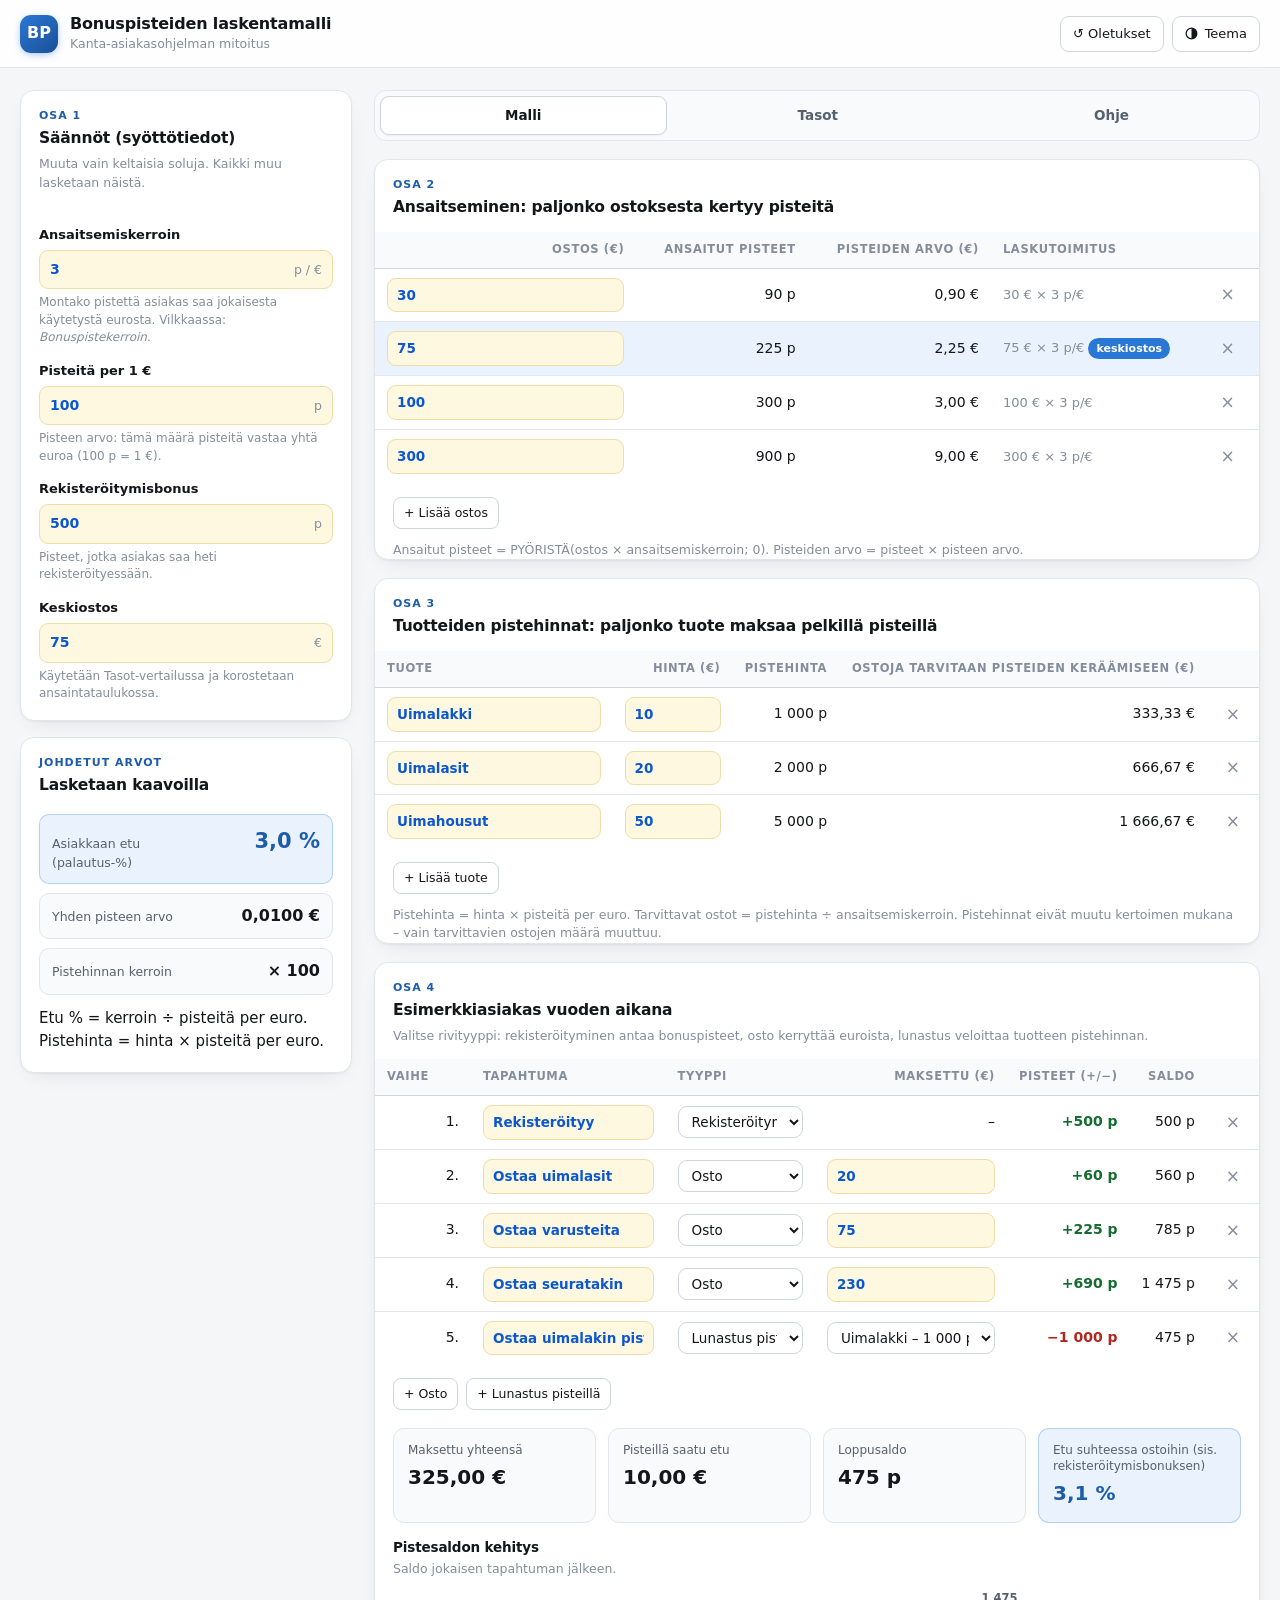
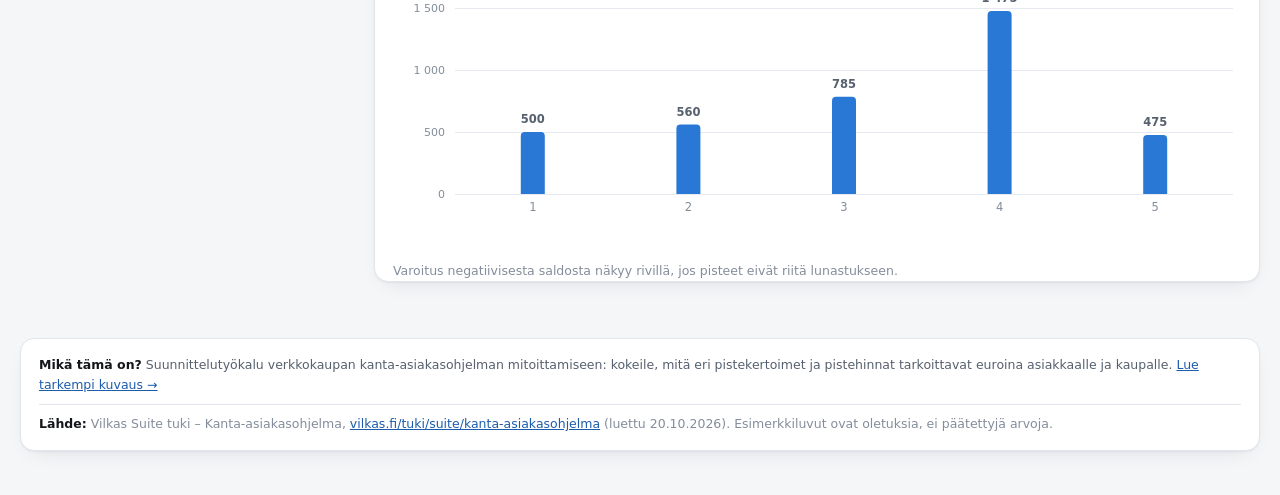
==== commit d0d6754f: "Poista CSV-vienti, lisää help.html ja siisti viittaukset - CSV-vienti pois: työkalun tarkoitus on ko" ====
--- a/index.html
+++ b/index.html
@@ -3,12 +3,9 @@
 <head>
 <meta charset="utf-8">
 <meta name="viewport" content="width=device-width, initial-scale=1">
-<title>Bonuspisteiden laskentamalli – Altaalle.com</title>
+<title>Bonuspisteiden laskentamalli</title>
 <meta name="description" content="Interaktiivinen laskentamalli verkkokaupan bonuspisteohjelmalle: ansaitsemiskerroin, pisteen arvo, tuotteiden pistehinnat, tasot ja esimerkkiasiakas.">
 <link rel="icon" href="data:image/svg+xml,<svg xmlns='http://www.w3.org/2000/svg' viewBox='0 0 64 64'><text y='.9em' font-size='56'>🏊</text></svg>">
-<link rel="preconnect" href="https://fonts.googleapis.com">
-<link rel="preconnect" href="https://fonts.gstatic.com" crossorigin>
-<link href="https://fonts.googleapis.com/css2?family=Inter:wght@400;500;600;700&display=swap" rel="stylesheet">
 <style>
 /* ---------- tokens ---------- */
 :root{
@@ -55,7 +52,7 @@
 html{-webkit-text-size-adjust:100%}
 body{
   margin:0; background:var(--page); color:var(--ink);
-  font-family:"Inter",system-ui,-apple-system,"Segoe UI",Roboto,"Helvetica Neue",Arial,sans-serif;
+  font-family:system-ui,-apple-system,"Segoe UI",Roboto,"Inter","Helvetica Neue",Arial,sans-serif;
   font-size:15px; line-height:1.55; -webkit-font-smoothing:antialiased;
 }
 h1,h2,h3{margin:0; line-height:1.25; letter-spacing:-.01em}
@@ -109,7 +106,7 @@
   background:var(--surface); border:1px solid var(--border);
   border-radius:var(--radius); box-shadow:var(--shadow);
 }
-.sidebar{position:sticky; top:84px; display:flex; flex-direction:column; gap:16px}
+.sidebar{position:sticky; top:90px; display:flex; flex-direction:column; gap:16px}
 @media (max-width:1040px){ .sidebar{position:static} }
 .card-head{padding:16px 18px 14px}
 .card-head + .card-body{padding-top:4px}
@@ -265,6 +262,8 @@
   font-size:12.5px; color:var(--ink-3); line-height:1.6;
 }
 footer .card-body{padding:16px 18px}
+footer .foot-lead{color:var(--ink-2); margin-bottom:9px; padding-bottom:9px; border-bottom:1px solid var(--border)}
+footer strong{color:var(--ink)}
 .sr-only{position:absolute; width:1px; height:1px; padding:0; margin:-1px; overflow:hidden; clip:rect(0,0,0,0); white-space:nowrap; border:0}
 @media print{ .topbar-actions,.table-actions,.row-del{display:none} .sidebar{position:static} }
 </style>
@@ -277,11 +276,10 @@
       <div class="brand-mark">BP</div>
       <div>
         <h1>Bonuspisteiden laskentamalli</h1>
-        <div class="sub">Altaalle.com &middot; kanta-asiakasohjelman mitoitus</div>
+        <div class="sub">Kanta-asiakasohjelman mitoitus</div>
       </div>
     </div>
     <div class="topbar-actions">
-      <button class="btn" id="btn-csv" type="button" title="Lataa tuotteiden pistehinnat CSV-tiedostona">&#8595; Tuotteet CSV</button>
       <button class="btn" id="btn-reset" type="button" title="Palauta kaikki arvot mallin oletuksiin">&#8634; Oletukset</button>
       <button class="btn" id="btn-theme" type="button" aria-label="Vaihda vaalean ja tumman teeman välillä"><svg width="13" height="13" viewBox="0 0 16 16" aria-hidden="true"><circle cx="8" cy="8" r="6.6" fill="none" stroke="currentColor" stroke-width="1.5"/><path d="M8 1.4A6.6 6.6 0 0 1 8 14.6Z" fill="currentColor"/></svg> Teema</button>
     </div>
@@ -413,7 +411,7 @@
           </table>
         </div>
         <div class="table-actions"><button class="btn btn-sm" type="button" data-add="prod">+ Lisää tuote</button></div>
-        <p class="note">Pistehinta = hinta &times; pisteitä per euro. Tarvittavat ostot = pistehinta &divide; ansaitsemiskerroin. CSV-vienti antaa Vilkkaan tuontimuodon <code>bonushinta = PYÖRISTÄ(OVH &times; 100; 0)</code>.</p>
+        <p class="note">Pistehinta = hinta &times; pisteitä per euro. Tarvittavat ostot = pistehinta &divide; ansaitsemiskerroin. Pistehinnat eivät muutu kertoimen mukana &ndash; vain tarvittavien ostojen määrä muuttuu.</p>
       </section>
 
       <section class="card">
@@ -553,9 +551,16 @@
 
 <footer>
   <div class="card"><div class="card-body">
-    <strong>Lähde:</strong> Vilkas Suite tuki &ndash; Kanta-asiakasohjelma,
-    <a href="https://www.vilkas.fi/tuki/suite/kanta-asiakasohjelma" target="_blank" rel="noopener">vilkas.fi/tuki/suite/kanta-asiakasohjelma</a>
-    (luettu 20.10.2026). Esimerkkiluvut ovat oletuksia, ei päätettyjä arvoja.
+    <p class="foot-lead">
+      <strong>Mikä tämä on?</strong> Suunnittelutyökalu verkkokaupan kanta-asiakasohjelman
+      mitoittamiseen: kokeile, mitä eri pistekertoimet ja pistehinnat tarkoittavat euroina
+      asiakkaalle ja kaupalle. <a href="./help.html">Lue tarkempi kuvaus &rarr;</a>
+    </p>
+    <p>
+      <strong>Lähde:</strong> Vilkas Suite tuki &ndash; Kanta-asiakasohjelma,
+      <a href="https://www.vilkas.fi/tuki/suite/kanta-asiakasohjelma" target="_blank" rel="noopener">vilkas.fi/tuki/suite/kanta-asiakasohjelma</a>
+      (luettu 20.10.2026). Esimerkkiluvut ovat oletuksia, ei päätettyjä arvoja.
+    </p>
   </div></div>
 </footer>
 <script>
@@ -1039,7 +1044,33 @@
   });
 });
 
-/* ===================== teema, CSV, oletukset ===================== */
+/* ===================== rivien lisäys ===================== */
+function addRow(kind){
+  if (kind === 'earn'){
+    state.earn.push(state.avgOrder > 0 ? state.avgOrder : 50);
+    renderEarn();
+  } else if (kind === 'prod'){
+    state.products.push({id:nextId(), name:'Uusi tuote', price:25});
+    renderProd(); renderTimeline();
+  } else if (kind === 'buy'){
+    state.timeline.push({type:'buy', label:'Uusi osto', amount: state.avgOrder > 0 ? state.avgOrder : 50});
+    renderTimeline();
+  } else if (kind === 'redeem'){
+    state.timeline.push({type:'redeem', label:'Lunastus pisteillä',
+      productId: state.products.length ? state.products[0].id : null});
+    renderTimeline();
+  } else if (kind === 'tier'){
+    var prev = state.tiers.length ? tierMult(state.tiers[state.tiers.length-1]) : state.multiplier;
+    state.tiers.push({name:'Taso ' + (state.tiers.length + 1), linked:false, multiplier: prev + 1});
+    renderTier();
+  }
+  onChange();
+}
+Array.prototype.forEach.call(document.querySelectorAll('[data-add]'), function(btn){
+  btn.addEventListener('click', function(){ addRow(btn.getAttribute('data-add')); });
+});
+
+/* ===================== teema ja oletukset ===================== */
 $('btn-theme').addEventListener('click', function(){
   var cur = document.documentElement.getAttribute('data-theme');
   var dark = cur ? cur === 'dark' : window.matchMedia('(prefers-color-scheme: dark)').matches;
@@ -1047,21 +1078,6 @@
   document.documentElement.setAttribute('data-theme', next);
   try { localStorage.setItem(STORE + '-theme', next); } catch(e){}
   drawCharts(timelineRows());
-});
-
-$('btn-csv').addEventListener('click', function(){
-  var rows = [['Tuote','Hinta (EUR)','Pistehinta','Ostoja tarvitaan (EUR)']];
-  state.products.forEach(function(p){
-    var pp = pointPrice(p.price);
-    rows.push([p.name, F2.format(p.price), String(pp), state.multiplier > 0 ? F2.format(pp / state.multiplier) : '']);
-  });
-  var csv = '﻿' + rows.map(function(r){
-    return r.map(function(c){ return '"' + String(c).replace(/"/g, '""') + '"'; }).join(';');
-  }).join('\r\n');
-  var url = URL.createObjectURL(new Blob([csv], {type:'text/csv;charset=utf-8'}));
-  var a = el('a', {href:url, download:'bonuspistehinnat.csv'});
-  document.body.appendChild(a); a.click(); a.remove();
-  setTimeout(function(){ URL.revokeObjectURL(url); }, 1000);
 });
 
 $('btn-reset').addEventListener('click', function(){
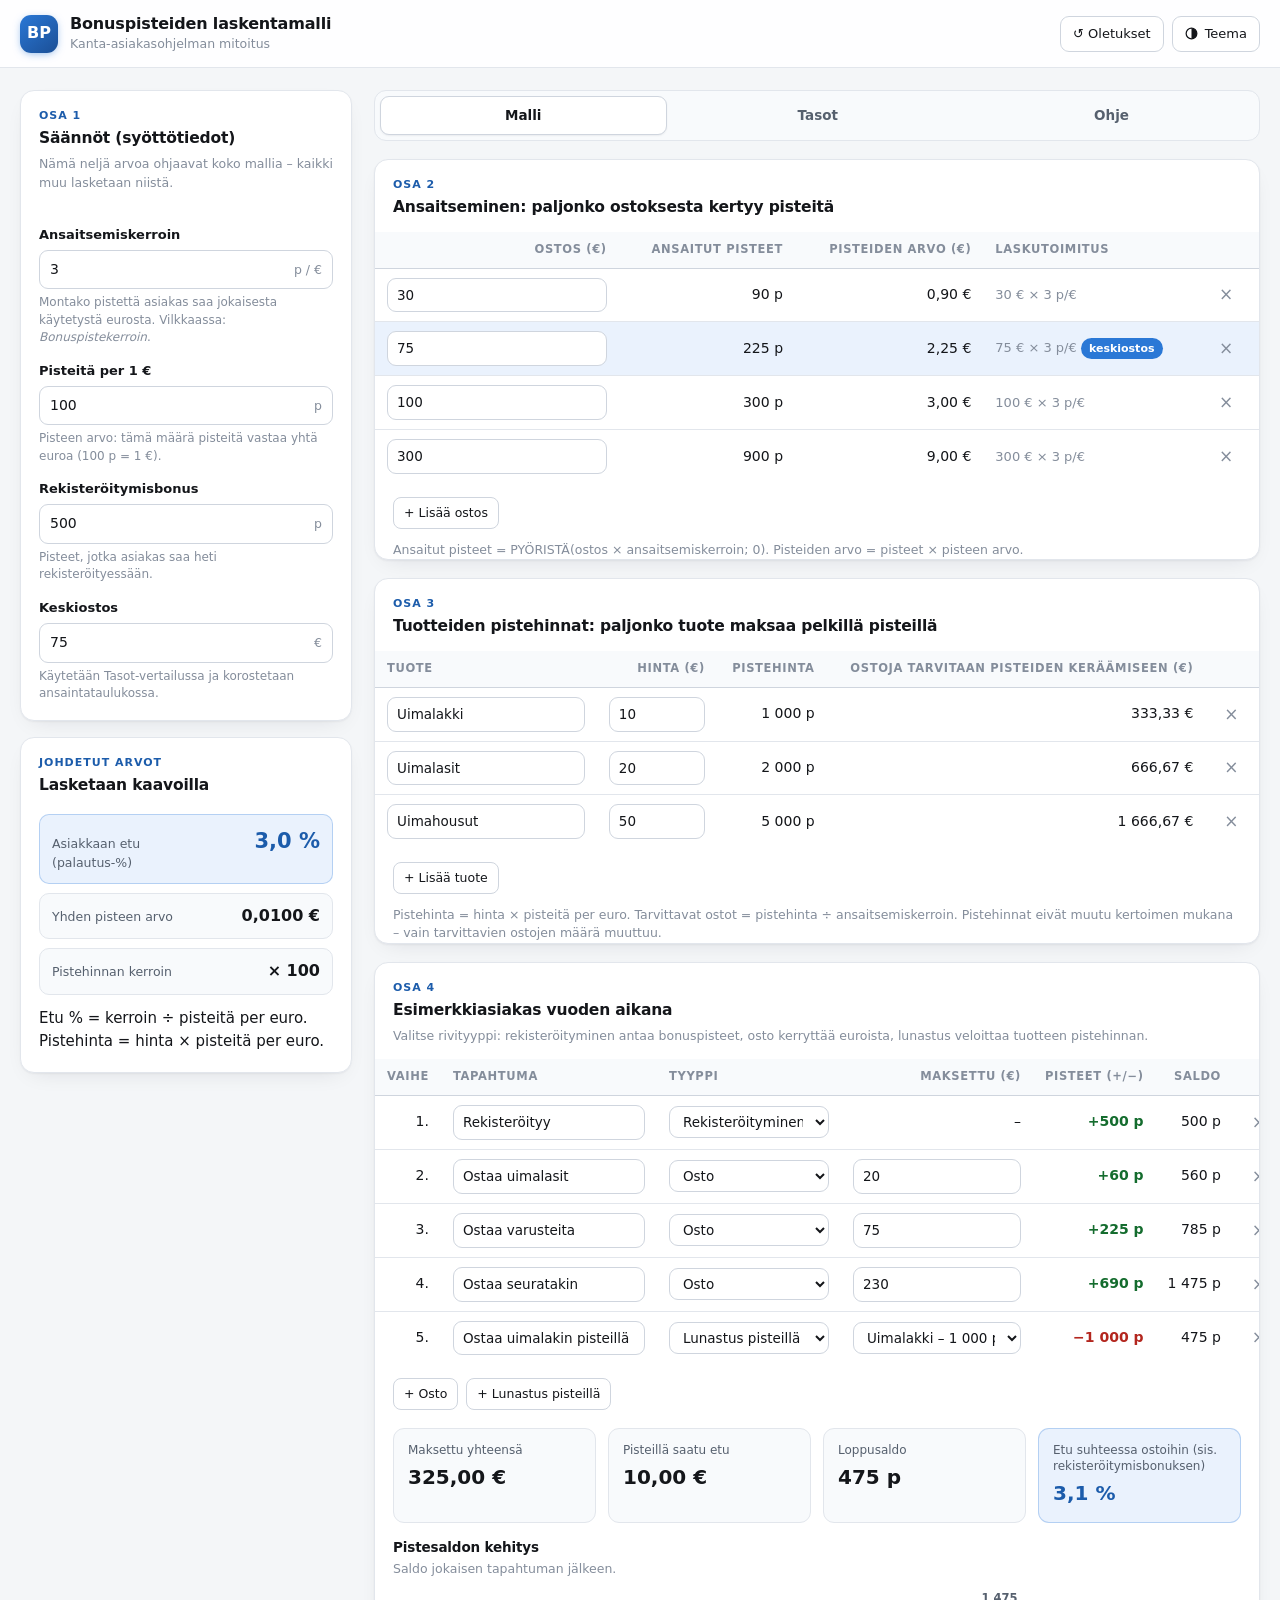
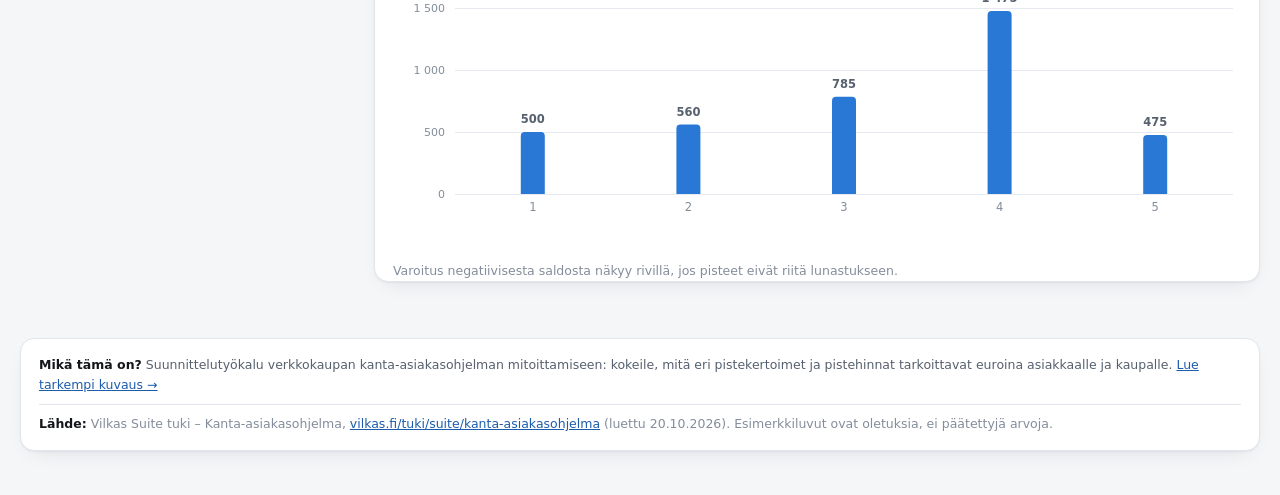
==== commit 9db11f55: "Poista taulukon värikoodit – syöttökenttä on jo syöttökenttä Keltainen syöttösolu ja vihreä linkkite" ====
--- a/index.html
+++ b/index.html
@@ -15,8 +15,6 @@
   --ink:#14161a;       --ink-2:#56606e;     --ink-3:#848d9b;
   --accent:#2a78d6;    --accent-ink:#1c5cab; --accent-wash:#eaf2fd;
   --series-1:#2a78d6;  --grid:#e6eaf0;
-  --input-bg:#fff8e0;  --input-ink:#0b57d0; --input-border:#f0dca6;
-  --link-ink:#146c2e;  --link-wash:#e9f6ed;
   --pos:#146c2e;       --neg:#b3261e;
   --shadow:0 1px 2px rgba(16,24,40,.05), 0 8px 24px -12px rgba(16,24,40,.14);
   --radius:14px;
@@ -29,8 +27,6 @@
     --ink:#eef1f5;     --ink-2:#a7b1c0;     --ink-3:#78828f;
     --accent:#3987e5;  --accent-ink:#86b6ef; --accent-wash:#152435;
     --series-1:#3987e5; --grid:#262c34;
-    --input-bg:#2b2616; --input-ink:#a8c7fa; --input-border:#4a411f;
-    --link-ink:#7fd79b; --link-wash:#152a1c;
     --pos:#7fd79b;     --neg:#f08d86;
     --shadow:0 1px 2px rgba(0,0,0,.4), 0 10px 28px -14px rgba(0,0,0,.7);
   }
@@ -42,8 +38,6 @@
   --ink:#eef1f5;     --ink-2:#a7b1c0;     --ink-3:#78828f;
   --accent:#3987e5;  --accent-ink:#86b6ef; --accent-wash:#152435;
   --series-1:#3987e5; --grid:#262c34;
-  --input-bg:#2b2616; --input-ink:#a8c7fa; --input-border:#4a411f;
-  --link-ink:#7fd79b; --link-wash:#152a1c;
   --pos:#7fd79b;     --neg:#f08d86;
   --shadow:0 1px 2px rgba(0,0,0,.4), 0 10px 28px -14px rgba(0,0,0,.7);
 }
@@ -126,14 +120,11 @@
 input[type=number],input[type=text],select{
   width:100%; background:var(--surface); color:var(--ink);
   border:1px solid var(--border-strong); border-radius:9px;
-  padding:8px 10px; font:inherit; font-size:14px; min-width:0;
+  padding:8px 10px; font:inherit; font-size:14px; font-weight:500; min-width:0;
+  transition:border-color .15s;
 }
 input[type=number]{font-variant-numeric:tabular-nums}
-input.cell-input{
-  background:var(--input-bg); color:var(--input-ink);
-  border-color:var(--input-border); font-weight:600;
-}
-input.cell-input:hover{border-color:var(--accent)}
+input[type=number]:hover,input[type=text]:hover,select:hover{border-color:var(--accent)}
 .input-wrap .unit{
   position:absolute; right:11px; font-size:12.5px; color:var(--ink-3);
   pointer-events:none; font-weight:500;
@@ -188,14 +179,17 @@
   display:inline-block; padding:2px 8px; border-radius:999px; font-size:11px;
   font-weight:600; background:var(--accent); color:#fff; white-space:nowrap;
 }
-.badge.ghost{background:var(--link-wash); color:var(--link-ink);
-  border:1px solid color-mix(in srgb,var(--link-ink) 32%, transparent)}
-.linked{color:var(--link-ink); font-weight:650}
+.badge.ghost{background:var(--surface-2); color:var(--ink-2); font-weight:550;
+  border:1px solid var(--border-strong)}
+.derived-cell{font-weight:600}
 .pos{color:var(--pos); font-weight:600}
 .neg{color:var(--neg); font-weight:600}
 .cell-sm{width:120px}
 .cell-xs{width:96px}
 .cell-wide{min-width:184px}
+.cell-type{min-width:172px}
+.cell-event{min-width:216px}
+.cell-mult{width:136px; white-space:nowrap}
 td input[type=number],td input[type=text],td select{padding:6px 9px; font-size:13.5px}
 .row-del{
   width:28px; height:28px; display:grid; place-items:center; padding:0;
@@ -252,10 +246,6 @@
   font-size:12.5px; background:var(--surface-2); border:1px solid var(--border);
   padding:1.5px 6px; border-radius:6px;
 }
-.legend-swatch{display:inline-block; width:15px; height:15px; border-radius:4px; vertical-align:-3px; margin-right:7px; border:1px solid var(--border-strong)}
-.sw-input{background:var(--input-bg); border-color:var(--input-border)}
-.sw-calc{background:var(--surface); border-color:var(--border-strong)}
-.sw-link{background:var(--link-wash); border-color:var(--link-ink)}
 
 footer{
   max-width:1360px; margin:0 auto; padding:0 20px 44px;
@@ -294,13 +284,13 @@
       <div class="card-head">
         <div class="eyebrow">Osa 1</div>
         <h2>Säännöt (syöttötiedot)</h2>
-        <p class="hint">Muuta vain keltaisia soluja. Kaikki muu lasketaan näistä.</p>
+        <p class="hint">Nämä neljä arvoa ohjaavat koko mallia &ndash; kaikki muu lasketaan niistä.</p>
       </div>
       <div class="card-body">
         <div class="field">
           <label for="in-multiplier">Ansaitsemiskerroin</label>
           <div class="input-wrap has-unit">
-            <input class="cell-input" type="number" id="in-multiplier" min="0" step="0.1" value="3">
+            <input type="number" id="in-multiplier" min="0" step="0.1" value="3">
             <span class="unit">p / &euro;</span>
           </div>
           <p class="desc">Montako pistettä asiakas saa jokaisesta käytetystä eurosta. Vilkkaassa: <em>Bonuspistekerroin</em>.</p>
@@ -308,7 +298,7 @@
         <div class="field">
           <label for="in-ppe">Pisteitä per 1 &euro;</label>
           <div class="input-wrap has-unit">
-            <input class="cell-input" type="number" id="in-ppe" min="1" step="1" value="100">
+            <input type="number" id="in-ppe" min="1" step="1" value="100">
             <span class="unit">p</span>
           </div>
           <p class="desc">Pisteen arvo: tämä määrä pisteitä vastaa yhtä euroa (100&nbsp;p&nbsp;=&nbsp;1&nbsp;&euro;).</p>
@@ -316,7 +306,7 @@
         <div class="field">
           <label for="in-signup">Rekisteröitymisbonus</label>
           <div class="input-wrap has-unit">
-            <input class="cell-input" type="number" id="in-signup" min="0" step="10" value="500">
+            <input type="number" id="in-signup" min="0" step="10" value="500">
             <span class="unit">p</span>
           </div>
           <p class="desc">Pisteet, jotka asiakas saa heti rekisteröityessään.</p>
@@ -324,7 +314,7 @@
         <div class="field">
           <label for="in-avg">Keskiostos</label>
           <div class="input-wrap has-unit">
-            <input class="cell-input" type="number" id="in-avg" min="0" step="5" value="75">
+            <input type="number" id="in-avg" min="0" step="5" value="75">
             <span class="unit">&euro;</span>
           </div>
           <p class="desc">Käytetään Tasot-vertailussa ja korostetaan ansaintataulukossa.</p>
@@ -469,7 +459,7 @@
             <div class="field" style="margin-top:0">
               <label for="in-exprice">Esimerkkituotteen hinta</label>
               <div class="input-wrap has-unit">
-                <input class="cell-input" type="number" id="in-exprice" min="0" step="1" value="50">
+                <input type="number" id="in-exprice" min="0" step="1" value="50">
                 <span class="unit">&euro;</span>
               </div>
             </div>
@@ -495,7 +485,7 @@
           </table>
         </div>
         <div class="table-actions"><button class="btn btn-sm" type="button" data-add="tier">+ Lisää taso</button></div>
-        <p class="note">Taso&nbsp;1 haetaan Malli-välilehdeltä (<span class="linked">vihre&auml;</span> = linkki toiselta välilehdeltä). Muiden tasojen kertoimia voi muuttaa.<br>Yleiskaava: etu-% = kerroin &divide; pisteitä per euro. Tarvittavat ostot = pistehinta &divide; kerroin.</p>
+        <p class="note">Taso&nbsp;1 seuraa Malli-välilehden ansaitsemiskerrointa, joten sitä ei muuteta täällä. Muiden tasojen kertoimia voi muuttaa vapaasti.<br>Yleiskaava: etu-% = kerroin &divide; pisteitä per euro. Tarvittavat ostot = pistehinta &divide; kerroin.</p>
         <h3 class="chart-title">Asiakkaan etu tasoittain</h3>
         <p class="chart-sub">Palautusprosentti ostojen arvosta.</p>
         <div class="chart-wrap">
@@ -536,12 +526,6 @@
         <dl class="deflist">
           <div><dt>Malli</dt><dd>Yhden tason esimerkki: säännöt, ansaitseminen, pistehinnat ja esimerkkiasiakas.</dd></div>
           <div><dt>Tasot</dt><dd>Seuraavat tasot: vain kerroin muuttuu, pistehinnat pysyvät samoina.</dd></div>
-        </dl>
-        <div class="card-head" style="padding-top:22px"><h2>Värikoodit</h2></div>
-        <dl class="deflist">
-          <div><dt><span class="legend-swatch sw-input"></span>Keltainen kenttä</dt><dd>Syöttösolu &ndash; muuta näitä.</dd></div>
-          <div><dt><span class="legend-swatch sw-calc"></span>Tavallinen teksti</dt><dd>Kaava &ndash; lasketaan automaattisesti.</dd></div>
-          <div><dt><span class="legend-swatch sw-link"></span><span class="linked">Vihre&auml; teksti</span></dt><dd>Linkki toiselta välilehdeltä.</dd></div>
         </dl>
         <p class="note" style="padding-bottom:18px">Tämä sovellus toistaa alkuperäisen Google&nbsp;Sheets -laskentamallin (välilehdet Ohje, Malli, Tasot) samoilla kaavoilla. Arvot tallentuvat vain tämän selaimen muistiin.</p>
       </section>
@@ -684,7 +668,7 @@
   return b;
 }
 function numInput(value, step, onInput, cls){
-  var i = el('input', {type:'number', class:'cell-input ' + (cls || ''), step:step || 'any', min:'0'});
+  var i = el('input', {type:'number', class:cls || '', step:step || 'any', min:'0'});
   i.value = value;
   i.addEventListener('input', function(){ onInput(num(i.value)); });
   return i;
@@ -725,7 +709,7 @@
 function renderProd(){
   var tb = $('tb-prod'); tb.innerHTML = ''; refs.prod = [];
   state.products.forEach(function(p, i){
-    var name = el('input', {type:'text', class:'cell-input'});
+    var name = el('input', {type:'text'});
     name.value = p.name;
     name.addEventListener('input', function(){ p.name = name.value; onChange(); });
     var price = numInput(p.price, '1', function(nv){ p.price = nv; onChange(); });
@@ -761,7 +745,7 @@
   state.timeline.forEach(function(r, i){
     var step = el('td', {class:'num', text:String(i+1)+'.'});
 
-    var label = el('input', {type:'text', class:'cell-input'});
+    var label = el('input', {type:'text'});
     label.value = r.label || '';
     label.addEventListener('input', function(){ r.label = label.value; save(); });
 
@@ -771,6 +755,7 @@
       if (k === r.type) o.selected = true;
       sel.appendChild(o);
     });
+    sel.style.minWidth = '160px';
     sel.addEventListener('change', function(){
       r.type = sel.value;
       if (r.type === 'buy' && r.amount == null) r.amount = 0;
@@ -798,7 +783,7 @@
     }
 
     var cPts = el('td', {class:'num'}), cBal = el('td', {class:'num'});
-    var tr = el('tr', null, step, el('td', null, label), el('td', null, sel), tdAmount, cPts, cBal,
+    var tr = el('tr', null, step, el('td', {class:'cell-event'}, label), el('td', {class:'cell-type'}, sel), tdAmount, cPts, cBal,
       el('td', null, delBtn(function(){ state.timeline.splice(i,1); renderTimeline(); onChange(); }, state.timeline.length <= 1)));
     tb.appendChild(tr);
     refs.time.push({pts:cPts, bal:cBal, prodSel:prodSel});
@@ -825,13 +810,13 @@
 function renderTier(){
   var tb = $('tb-tier'); tb.innerHTML = ''; refs.tier = [];
   state.tiers.forEach(function(t, i){
-    var name = el('input', {type:'text', class:'cell-input'});
+    var name = el('input', {type:'text'});
     name.value = t.name;
     name.addEventListener('input', function(){ t.name = name.value; onChange(); });
 
-    var tdMult = el('td', {class:'num cell-xs'});
+    var tdMult = el('td', {class:'num cell-mult'});
     if (t.linked){
-      tdMult.appendChild(el('span', {class:'linked', id:'tier-link-'+i}));
+      tdMult.appendChild(el('span', {class:'derived-cell'}));
       tdMult.appendChild(document.createTextNode(' '));
       tdMult.appendChild(el('span', {class:'badge ghost', text:'Malli'}));
     } else {
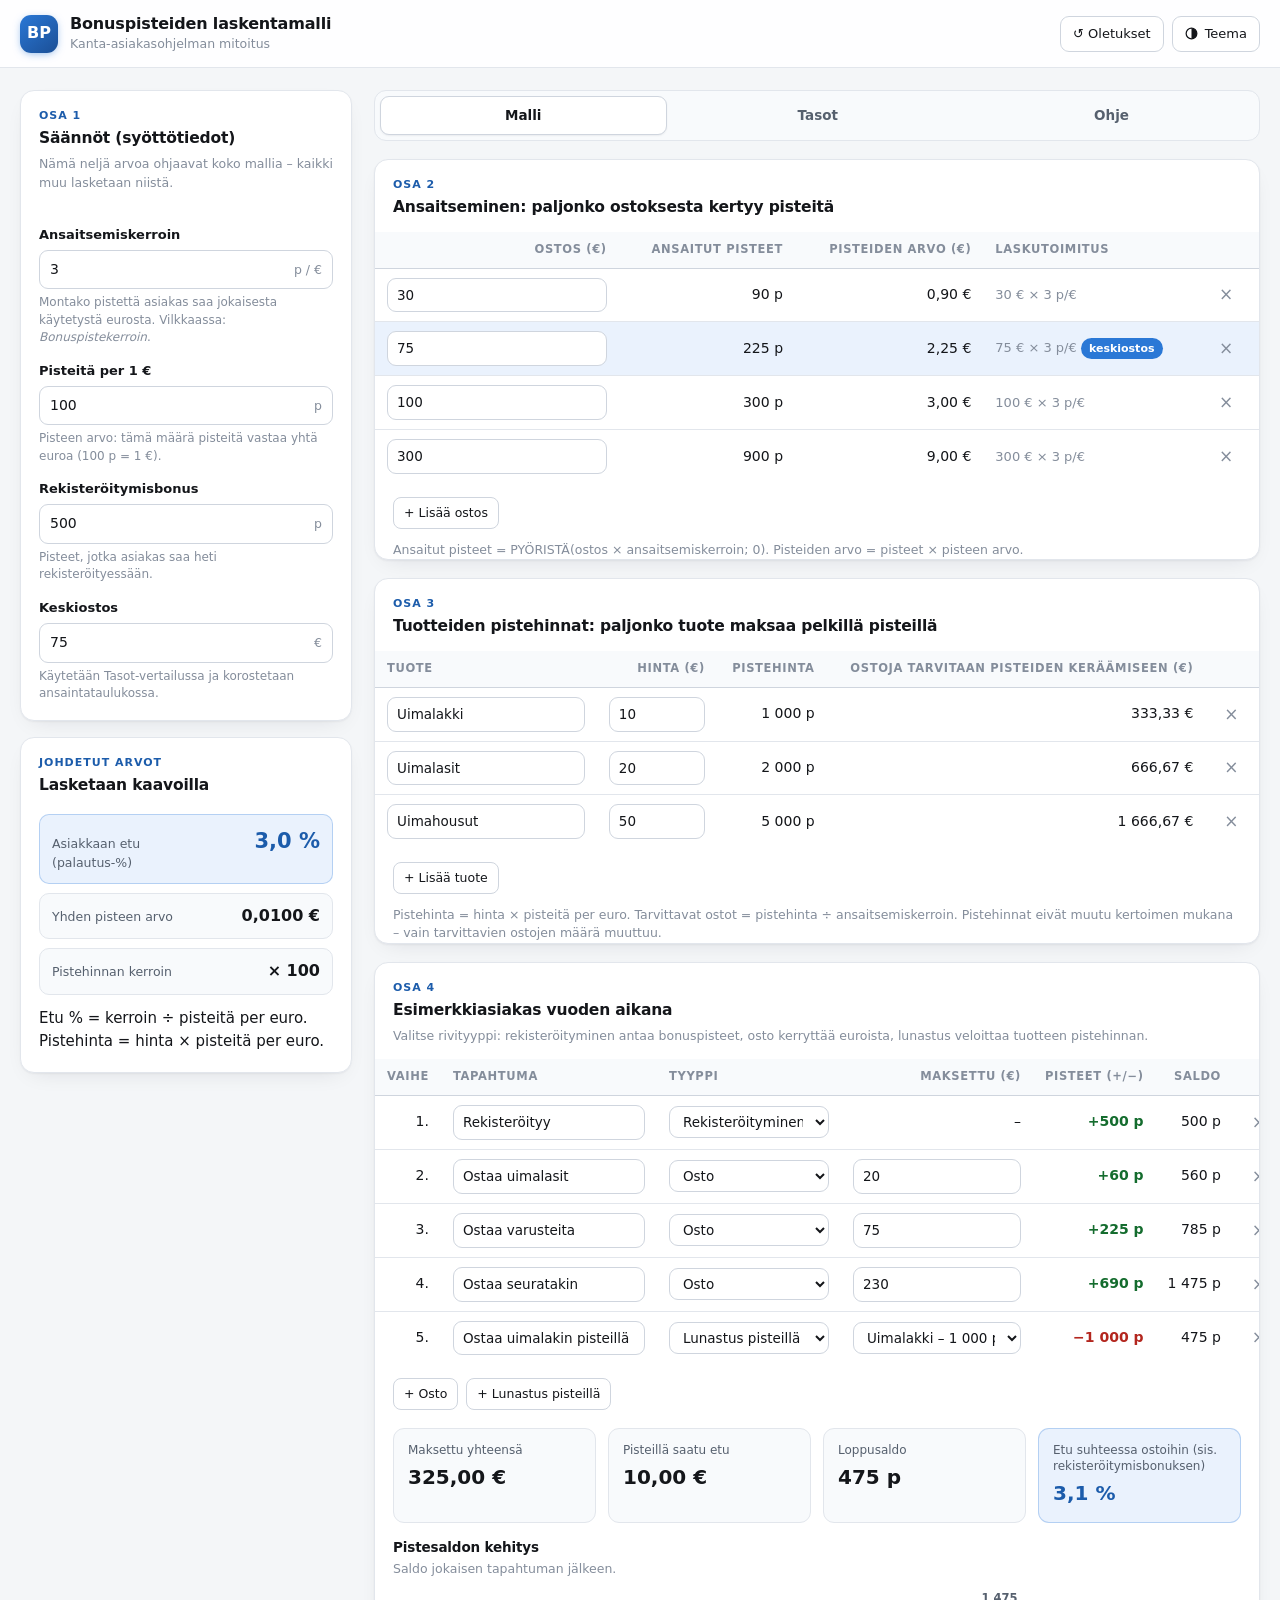
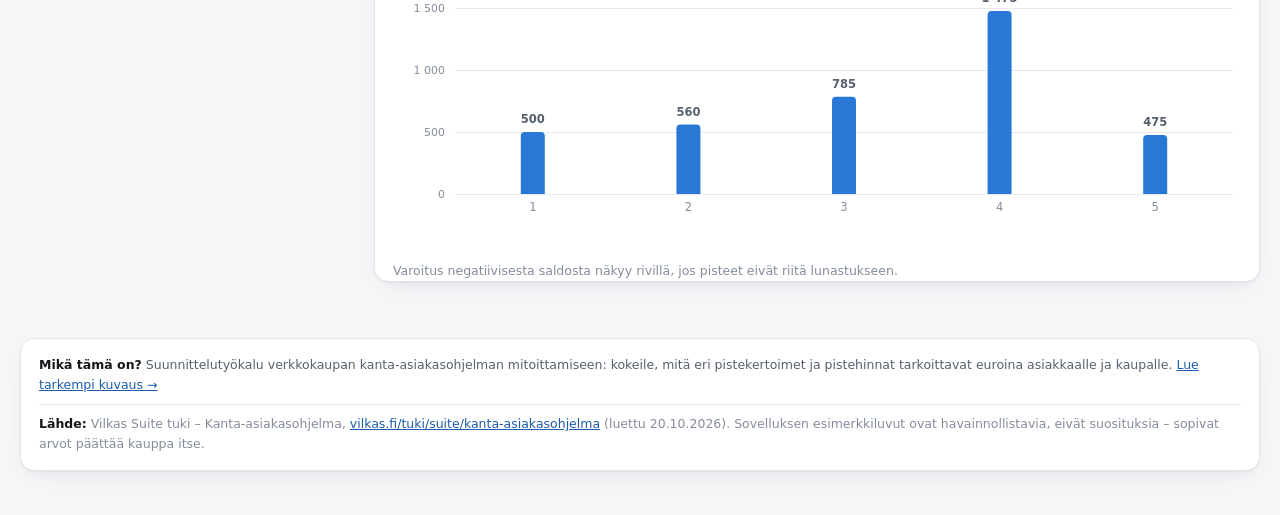
==== commit 8de08d8a: "Selkeytä vastuuvapauslauseke asiakaskäyttöön "Ei päätettyjä arvoja" oli sisäisen POC:n sanamuoto, jo" ====
--- a/index.html
+++ b/index.html
@@ -173,6 +173,9 @@
 tbody tr:hover{background:var(--surface-2)}
 td.num,th.num{text-align:right; font-variant-numeric:tabular-nums}
 td.calc{color:var(--ink-3); font-size:13px; white-space:nowrap}
+@keyframes rowIn{ from{background:var(--accent-wash)} to{background:transparent} }
+tr.row-new{animation:rowIn 1.4s ease-out}
+@media (prefers-reduced-motion: reduce){ tr.row-new{animation:none} }
 tr.is-avg{background:var(--accent-wash)}
 tr.is-avg:hover{background:var(--accent-wash)}
 .badge{
@@ -527,7 +530,7 @@
           <div><dt>Malli</dt><dd>Yhden tason esimerkki: säännöt, ansaitseminen, pistehinnat ja esimerkkiasiakas.</dd></div>
           <div><dt>Tasot</dt><dd>Seuraavat tasot: vain kerroin muuttuu, pistehinnat pysyvät samoina.</dd></div>
         </dl>
-        <p class="note" style="padding-bottom:18px">Tämä sovellus toistaa alkuperäisen Google&nbsp;Sheets -laskentamallin (välilehdet Ohje, Malli, Tasot) samoilla kaavoilla. Arvot tallentuvat vain tämän selaimen muistiin.</p>
+        <p class="note" style="padding-bottom:18px">Syöttämäsi arvot tallentuvat vain tämän selaimen muistiin. Mitään ei lähetetä palvelimelle eikä jaeta eteenpäin.</p>
       </section>
     </div>
   </div>
@@ -543,7 +546,7 @@
     <p>
       <strong>Lähde:</strong> Vilkas Suite tuki &ndash; Kanta-asiakasohjelma,
       <a href="https://www.vilkas.fi/tuki/suite/kanta-asiakasohjelma" target="_blank" rel="noopener">vilkas.fi/tuki/suite/kanta-asiakasohjelma</a>
-      (luettu 20.10.2026). Esimerkkiluvut ovat oletuksia, ei päätettyjä arvoja.
+      (luettu 20.10.2026). Sovelluksen esimerkkiluvut ovat havainnollistavia, eivät suosituksia &ndash; sopivat arvot päättää kauppa itse.
     </p>
   </div></div>
 </footer>
@@ -1030,24 +1033,100 @@
 });
 
 /* ===================== rivien lisäys ===================== */
+/* Uusi rivi saa satunnaisen esimerkkiarvon: kiinteä oletus toistaisi samaa
+   lukua, eikä mallin tarkoitus ole syöttää dataa vaan kokeilla lukuja. */
+/* Hintahaarukka tuotekohtaisesti: yksi yhteinen väli tuottaisi 90 euron
+   suihkugeelejä, eikä mallista saisi realistista kuvaa. */
+var PRODUCTS = [
+  {n:'Uimalakki',       min:10,  max:25},
+  {n:'Uimalasit',       min:15,  max:60},
+  {n:'Uimahousut',      min:25,  max:70},
+  {n:'Uimapuku',        min:40,  max:110},
+  {n:'Kilpauimapuku',   min:90,  max:250},
+  {n:'Uintiräpylät',    min:20,  max:45},
+  {n:'Käsiräpylät',     min:15,  max:35},
+  {n:'Uimalauta',       min:15,  max:35},
+  {n:'Snorkkeli',       min:20,  max:45},
+  {n:'Nenäklipsi',      min:5,   max:10},
+  {n:'Korvatulpat',     min:5,   max:15},
+  {n:'Uimakassi',       min:15,  max:40},
+  {n:'Mikrokuitupyyhe', min:15,  max:35},
+  {n:'Kylpytakki',      min:40,  max:90},
+  {n:'Juomapullo',      min:10,  max:25},
+  {n:'Vesijuoksuvyö',   min:30,  max:70},
+  {n:'Uintikello',      min:90,  max:300},
+  {n:'Treenikassi',     min:25,  max:70},
+  {n:'Suihkugeeli',     min:5,   max:15},
+  {n:'Kuivapussi',      min:15,  max:35}
+];
+var PURCHASE_LABELS = [
+  'Ostaa varusteita', 'Ostaa uimapuvun', 'Ostaa seuratakin', 'Täydentää varusteita',
+  'Ostaa lahjakortin', 'Kausiostos', 'Ostaa kilpavarusteet', 'Ostaa lasten varusteet',
+  'Ostaa uudet räpylät', 'Ostaa treenivälineet', 'Kevätostos', 'Syysostos'
+];
+
+function pick(list){ return list[Math.floor(Math.random() * list.length)]; }
+function pickUnused(list, used){
+  var free = list.filter(function(x){ return used.indexOf(x) < 0; });
+  return pick(free.length ? free : list);
+}
+/* Satunnainen luku väliltä [min, max] pyöristettynä step:n monikertaan. */
+function randStep(min, max, step){
+  var lo = Math.ceil(min / step), hi = Math.floor(max / step);
+  if (hi < lo) return lo * step;
+  return (lo + Math.floor(Math.random() * (hi - lo + 1))) * step;
+}
+function randStepUnused(min, max, step, used){
+  for (var i = 0; i < 12; i++){
+    var v = randStep(min, max, step);
+    if (used.indexOf(v) < 0) return v;
+  }
+  return randStep(min, max, step);
+}
+/* Korostaa juuri lisätyn rivin, jottei satunnainen arvo jää huomaamatta. */
+function flashLast(tbodyId){
+  var tr = document.querySelector('#' + tbodyId + ' tr:last-child');
+  if (!tr) return;
+  tr.classList.add('row-new');
+  setTimeout(function(){ tr.classList.remove('row-new'); }, 1400);
+}
+
 function addRow(kind){
   if (kind === 'earn'){
-    state.earn.push(state.avgOrder > 0 ? state.avgOrder : 50);
-    renderEarn();
+    state.earn.push(randStepUnused(10, 300, 5, state.earn));
+    renderEarn(); flashLast('tb-earn');
   } else if (kind === 'prod'){
-    state.products.push({id:nextId(), name:'Uusi tuote', price:25});
-    renderProd(); renderTimeline();
+    var usedNames = state.products.map(function(p){ return p.name; });
+    var free = PRODUCTS.filter(function(x){ return usedNames.indexOf(x.n) < 0; });
+    var t = pick(free.length ? free : PRODUCTS);
+    state.products.push({ id:nextId(), name:t.n, price:randStep(t.min, t.max, 5) });
+    renderProd(); renderTimeline(); flashLast('tb-prod');
   } else if (kind === 'buy'){
-    state.timeline.push({type:'buy', label:'Uusi osto', amount: state.avgOrder > 0 ? state.avgOrder : 50});
-    renderTimeline();
+    var usedLabels = state.timeline.map(function(r){ return r.label; });
+    state.timeline.push({
+      type: 'buy',
+      label: pickUnused(PURCHASE_LABELS, usedLabels),
+      amount: randStep(10, 250, 5)
+    });
+    renderTimeline(); flashLast('tb-time');
   } else if (kind === 'redeem'){
-    state.timeline.push({type:'redeem', label:'Lunastus pisteillä',
-      productId: state.products.length ? state.products[0].id : null});
-    renderTimeline();
+    /* Suositaan palkintoa, johon pisteet riittävät – muuten uusi rivi veisi
+       saldon heti miinukselle ja näyttäisi virheeltä. Käsin saa silti ylittää. */
+    var rows = timelineRows();
+    var bal = rows.length ? rows[rows.length-1].balance : 0;
+    var afford = state.products.filter(function(x){ return pointPrice(x.price) <= bal; });
+    var cheapest = state.products.slice().sort(function(a, b){ return a.price - b.price; })[0];
+    var target = afford.length ? pick(afford) : cheapest;
+    state.timeline.push({
+      type: 'redeem',
+      label: 'Lunastaa palkinnon pisteillä',
+      productId: target ? target.id : null
+    });
+    renderTimeline(); flashLast('tb-time');
   } else if (kind === 'tier'){
     var prev = state.tiers.length ? tierMult(state.tiers[state.tiers.length-1]) : state.multiplier;
     state.tiers.push({name:'Taso ' + (state.tiers.length + 1), linked:false, multiplier: prev + 1});
-    renderTier();
+    renderTier(); flashLast('tb-tier');
   }
   onChange();
 }
@@ -1066,7 +1145,7 @@
 });
 
 $('btn-reset').addEventListener('click', function(){
-  if (!window.confirm('Palautetaanko kaikki arvot alkuperäisen laskentamallin oletuksiin?')) return;
+  if (!window.confirm('Palautetaanko kaikki arvot esimerkkimallin oletuksiin?')) return;
   try { localStorage.removeItem(STORE); } catch(e){}
   uid = 0; state = defaults();
   boot();
